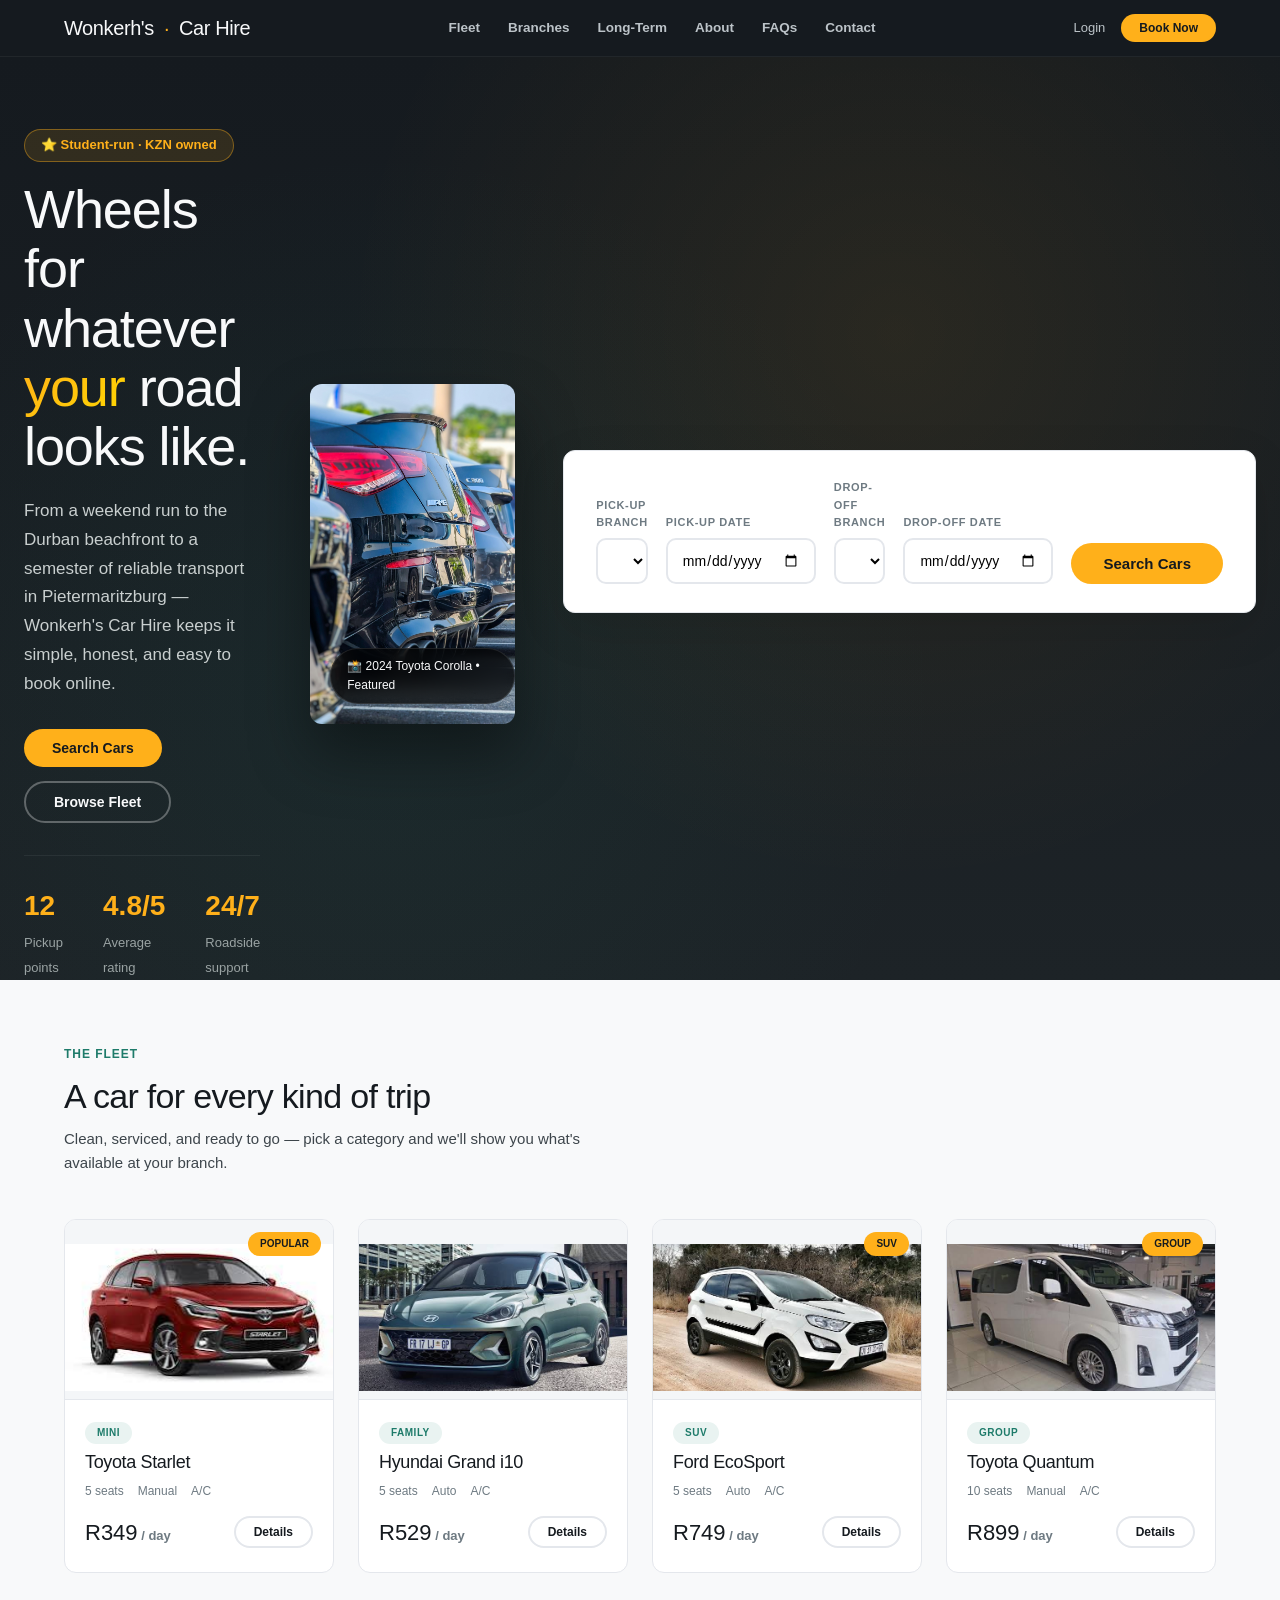
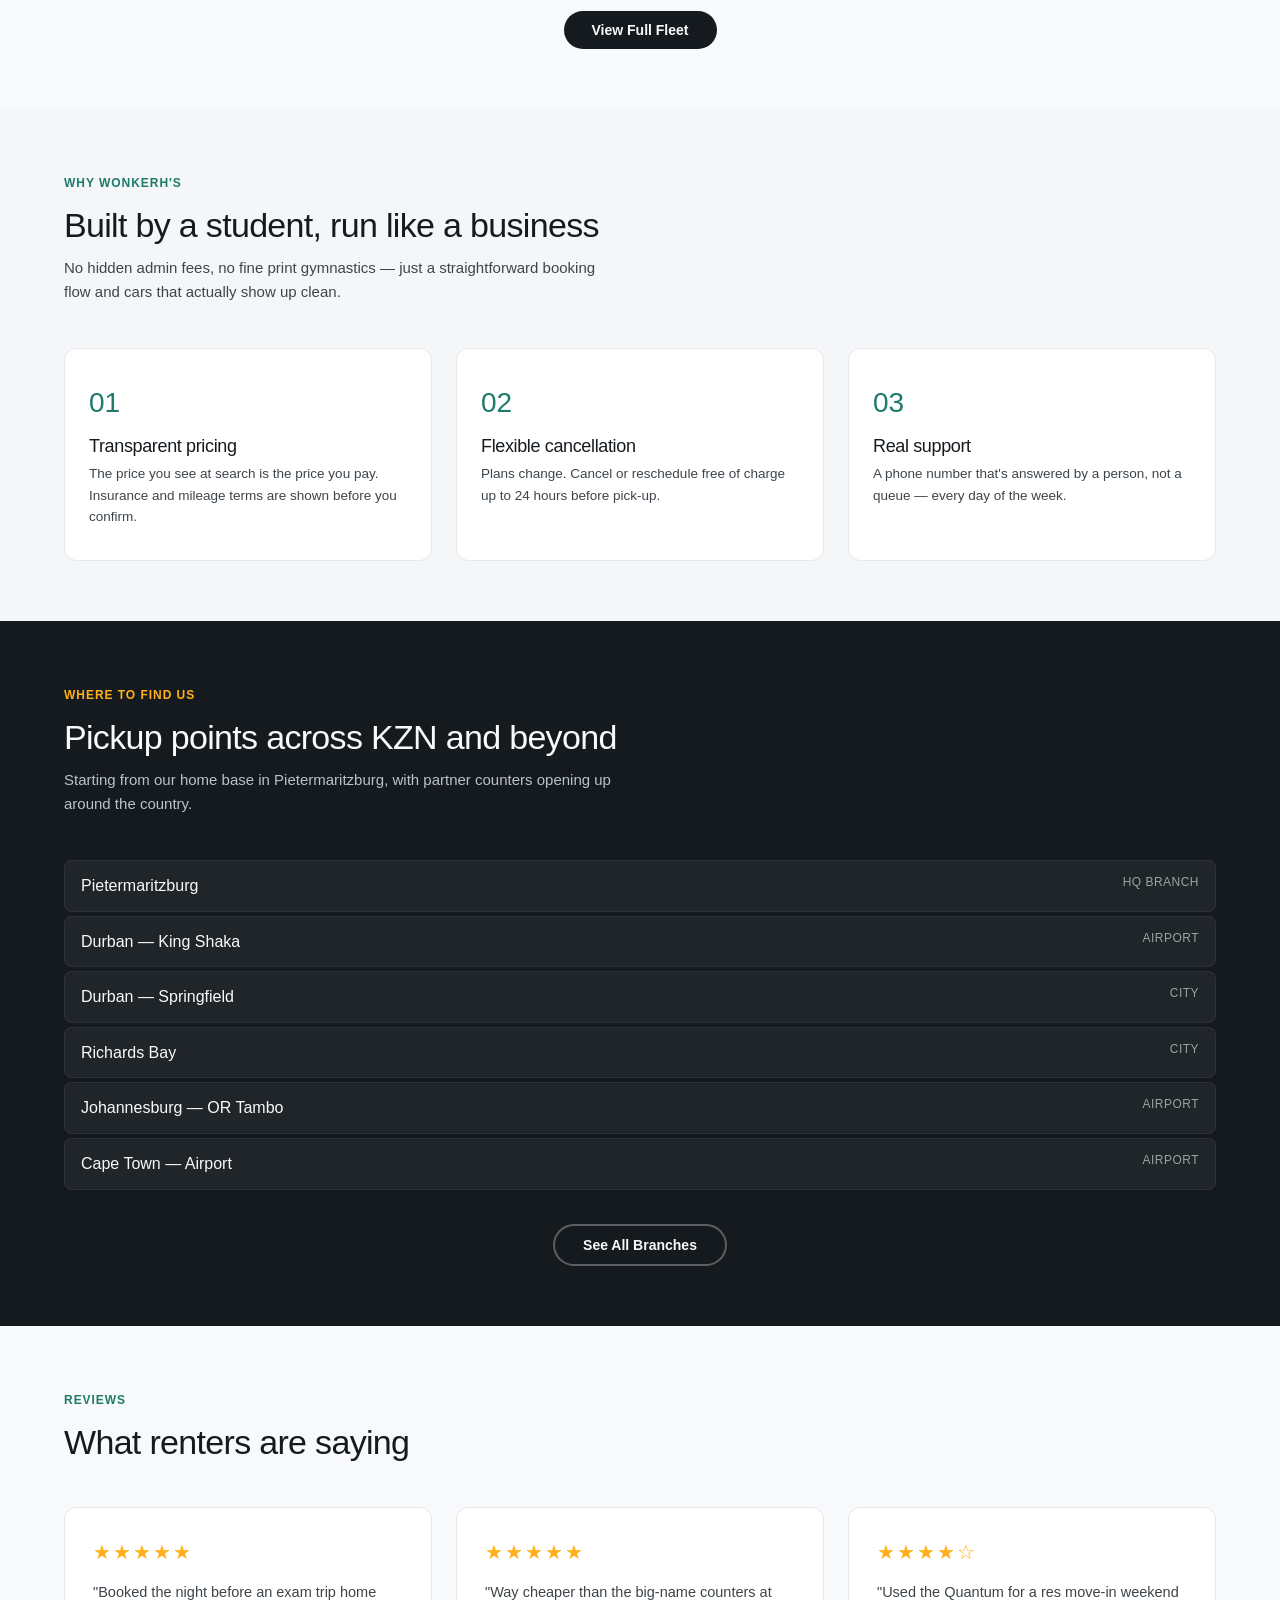
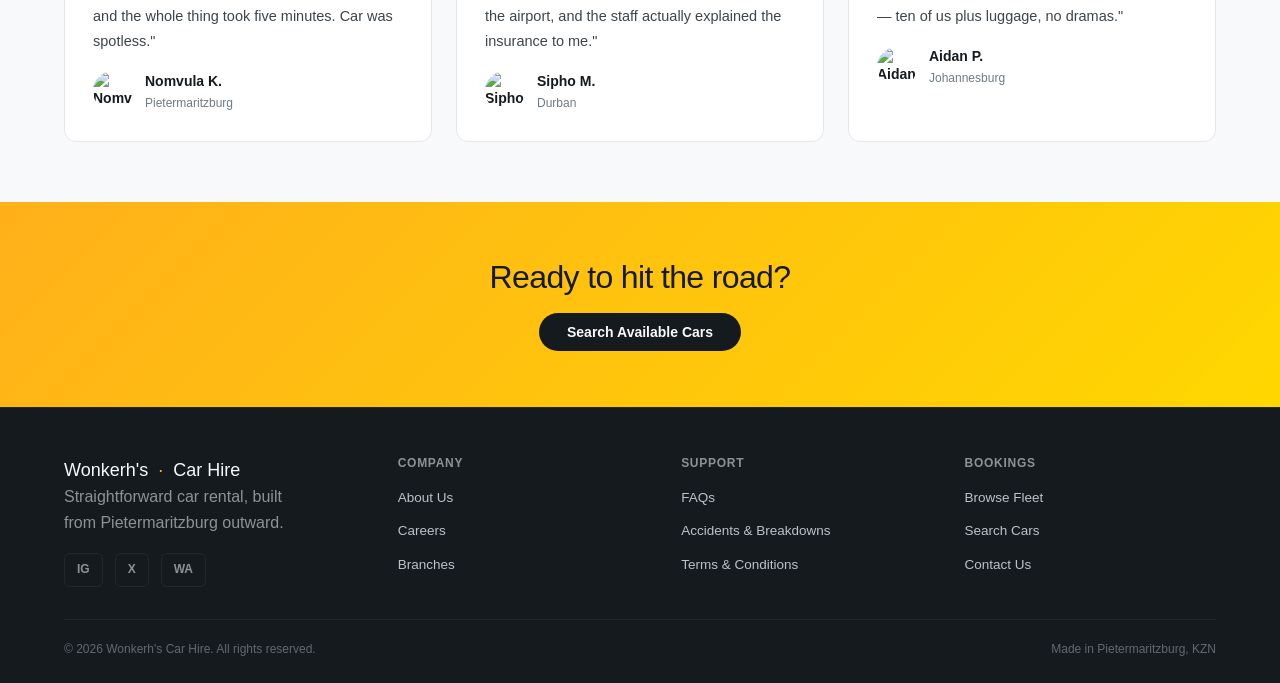
==== index.html @ ad0cbfbf "Initial commit: Wonkerh's Car Hire website - Complete HTML pages for car rental website - Fleet page" ====
<!DOCTYPE html>
<html lang="en">
<head>
<meta charset="UTF-8">
<meta name="viewport" content="width=device-width, initial-scale=1.0">
<title>Wonkerh's Car Hire — Get There, Your Way</title>
<link rel="stylesheet" href="assets/style.css">
<style>
  /* Hero with image background */
  .hero {
    position: relative;
    overflow: hidden;
    background: var(--ink);
    color: var(--paper);
    padding: 72px 0 0;
    min-height: 600px;
    display: flex;
    align-items: center;
  }

  .hero::before {
    content: '';
    position: absolute;
    top: 0;
    right: 0;
    bottom: 0;
    left: 0;
    background: 
      radial-gradient(circle at 70% 30%, rgba(255,176,26,0.08) 0%, transparent 50%),
      radial-gradient(circle at 30% 70%, rgba(30,123,106,0.1) 0%, transparent 50%),
      linear-gradient(180deg, var(--ink) 0%, #1D2327 100%);
  }

  .hero-grid {
    display: grid;
    grid-template-columns: 1fr 1fr;
    gap: 50px;
    align-items: center;
    position: relative;
    z-index: 2;
  }

  .hero-image {
    position: relative;
    border-radius: var(--radius);
    overflow: hidden;
    box-shadow: 0 30px 60px rgba(0,0,0,0.4);
  }

  .hero-image img {
    width: 100%;
    height: 340px;
    object-fit: cover;
    transition: transform 0.5s ease;
  }

  .hero-image:hover img {
    transform: scale(1.03);
  }

  .hero-image .badge {
    position: absolute;
    bottom: 20px;
    left: 20px;
    background: rgba(0,0,0,0.7);
    backdrop-filter: blur(10px);
    padding: 8px 16px;
    border-radius: 999px;
    font-size: 12px;
    color: var(--paper);
    border: 1px solid rgba(255,255,255,0.1);
  }

  .hero h1 {
    font-size: 54px;
    color: var(--paper);
    line-height: 1.1;
  }
  .hero h1 em {
    font-style: normal;
    color: var(--amber);
    background: linear-gradient(135deg, var(--amber), #FFD700);
    -webkit-background-clip: text;
    -webkit-text-fill-color: transparent;
    background-clip: text;
  }

  .hero p.lede {
    max-width: 480px;
    font-size: 17px;
    color: #C9CFCF;
    margin-top: 20px;
    line-height: 1.7;
  }

  .hero-stats {
    display: flex;
    gap: 40px;
    margin-top: 32px;
    padding-top: 28px;
    border-top: 1px solid rgba(255,255,255,0.06);
  }
  .hero-stats div strong {
    display: block;
    font-size: 28px;
    font-family: 'Archivo Black', sans-serif;
    color: var(--amber);
  }
  .hero-stats div span {
    font-size: 13px;
    color: #9AA3A3;
  }

  @media (max-width: 820px) {
    .hero-grid {
      grid-template-columns: 1fr;
    }
    .hero h1 {
      font-size: 38px;
    }
    .hero-image img {
      height: 220px;
    }
  }

  /* Vehicle card images */
  .vehicle-card .thumb {
    position: relative;
    height: 180px;
    overflow: hidden;
    background: #F4F6F8;
  }
  .vehicle-card .thumb img {
    width: 100%;
    height: 100%;
    object-fit: cover;
    transition: transform 0.5s ease;
  }
  .vehicle-card:hover .thumb img {
    transform: scale(1.05);
  }
  .vehicle-card .thumb .tag-badge {
    position: absolute;
    top: 12px;
    right: 12px;
    font-size: 10px;
    font-weight: 800;
    text-transform: uppercase;
    background: var(--amber);
    color: var(--ink);
    padding: 4px 12px;
    border-radius: 999px;
  }

  .search-wrap {
    margin-top: -46px;
    position: relative;
    z-index: 5;
    padding-bottom: 0;
  }
</style>
</head>
<body>

<header class="site">
  <div class="nav-row">
    <a href="index.html" class="logo">
      <img src="images/logo.png" alt="Wonkerh's" style="height:32px; width:auto;" onerror="this.style.display='none'">
      Wonkerh's<span>·</span>Car&nbsp;Hire
    </a>
    <nav class="main-nav">
      <ul>
        <li><a href="vehicles.html">Fleet</a></li>
        <li><a href="branches.html">Branches</a></li>
        <li><a href="long-term.html">Long-Term</a></li>
        <li><a href="about.html">About</a></li>
        <li><a href="faq.html">FAQs</a></li>
        <li><a href="contact.html">Contact</a></li>
      </ul>
    </nav>
    <div class="nav-right">
      <a href="login.html" class="nav-phone">Login</a>
      <a href="results.html" class="btn btn-amber btn-sm">Book Now</a>
      <button class="burger" aria-label="Menu">&#9776;</button>
    </div>
  </div>
  <div class="mobile-panel">
    <ul>
      <li><a href="index.html">Home</a></li>
      <li><a href="vehicles.html">Fleet</a></li>
      <li><a href="branches.html">Branches</a></li>
      <li><a href="long-term.html">Long-Term</a></li>
      <li><a href="about.html">About</a></li>
      <li><a href="faq.html">FAQs</a></li>
      <li><a href="contact.html">Contact</a></li>
      <li><a href="login.html">Login</a></li>
    </ul>
  </div>
</header>

<section class="hero">
  <div class="wrap">
    <div class="hero-grid">
      <div>
        <span class="eyebrow-tag">⭐ Student-run · KZN owned</span>
        <h1>Wheels for whatever<br><em>your</em> road looks like.</h1>
        <p class="lede">From a weekend run to the Durban beachfront to a semester of reliable transport in Pietermaritzburg — Wonkerh's Car Hire keeps it simple, honest, and easy to book online.</p>
        <div style="margin-top:30px; display:flex; gap:14px; flex-wrap:wrap;">
          <a href="#book" class="btn btn-amber">Search Cars</a>
          <a href="vehicles.html" class="btn btn-outline-light">Browse Fleet</a>
        </div>
        <div class="hero-stats">
          <div><strong>12</strong><span>Pickup points</span></div>
          <div><strong>4.8/5</strong><span>Average rating</span></div>
          <div><strong>24/7</strong><span>Roadside support</span></div>
        </div>
      </div>
      <div class="hero-image">
        <img src="images/hero-car.jpg" alt="Wonkerh's Car Hire fleet" loading="lazy" onerror="this.src='data:image/svg+xml,%3Csvg xmlns=%22http://www.w3.org/2000/svg%22 width=%22800%22 height=%22340%22%3E%3Crect fill=%22%23333%22 width=%22800%22 height=%22340%22/%3E%3Ctext x=%22400%22 y=%22170%22 text-anchor=%22middle%22 fill=%22%23FFB01A%22 font-size=%2236%22 font-family=%22sans-serif%22%3E🚗%3C/text%3E%3C/svg%3E'">
        <div class="badge">📸 2024 Toyota Corolla • Featured</div>
      </div>
    </div>
  </div>

  <div class="wrap search-wrap" id="book">
    <div class="search-card">
      <form class="search-card-inner js-search-form">
        <div class="search-field">
          <label for="pickup-branch">Pick-up branch</label>
          <select id="pickup-branch" name="pickup-branch">
            <option>Pietermaritzburg</option>
            <option>Durban — King Shaka</option>
            <option>Durban — Springfield</option>
            <option>Johannesburg — OR Tambo</option>
            <option>Cape Town — Airport</option>
            <option>Richards Bay</option>
          </select>
        </div>
        <div class="search-field">
          <label for="pickup-date">Pick-up date</label>
          <input type="date" id="pickup-date" name="pickup-date">
        </div>
        <div class="search-field">
          <label for="dropoff-branch">Drop-off branch</label>
          <select id="dropoff-branch" name="dropoff-branch">
            <option>Same as pick-up</option>
            <option>Pietermaritzburg</option>
            <option>Durban — King Shaka</option>
            <option>Johannesburg — OR Tambo</option>
            <option>Cape Town — Airport</option>
          </select>
        </div>
        <div class="search-field">
          <label for="dropoff-date">Drop-off date</label>
          <input type="date" id="dropoff-date" name="dropoff-date">
        </div>
        <div class="search-submit">
          <button type="submit">Search Cars</button>
        </div>
      </form>
    </div>
  </div>
  <div style="height:80px;"></div>
</section>

<section id="fleet">
  <div class="wrap">
    <div class="section-head reveal">
      <span class="kicker">The Fleet</span>
      <h2>A car for every kind of trip</h2>
      <p>Clean, serviced, and ready to go — pick a category and we'll show you what's available at your branch.</p>
    </div>
    <div class="fleet-grid reveal">
      <div class="vehicle-card">
        <div class="thumb">
          <img src="images/starlet.jpg" alt="Toyota Starlet" loading="lazy" onerror="this.src='data:image/svg+xml,%3Csvg xmlns=%22http://www.w3.org/2000/svg%22 width=%22400%22 height=%22180%22%3E%3Crect fill=%22%23eee%22 width=%22400%22 height=%22180%22/%3E%3Ctext x=%22200%22 y=%2295%22 text-anchor=%22middle%22 fill=%22%23999%22 font-size=%2236%22 font-family=%22sans-serif%22%3E🚙%3C/text%3E%3C/svg%3E'">
          <span class="tag-badge">Popular</span>
        </div>
        <div class="body">
          <span class="tag">Mini</span>
          <h3>Toyota Starlet</h3>
          <div class="specs"><span>5 seats</span><span>Manual</span><span>A/C</span></div>
          <div class="price-row"><span class="price">R349<small> / day</small></span><a href="vehicle.html" class="btn btn-outline btn-sm">Details</a></div>
        </div>
      </div>
      <div class="vehicle-card">
        <div class="thumb">
          <img src="images/i10.jpg" alt="Hyundai Grand i10" loading="lazy" onerror="this.src='data:image/svg+xml,%3Csvg xmlns=%22http://www.w3.org/2000/svg%22 width=%22400%22 height=%22180%22%3E%3Crect fill=%22%23eee%22 width=%22400%22 height=%22180%22/%3E%3Ctext x=%22200%22 y=%2295%22 text-anchor=%22middle%22 fill=%22%23999%22 font-size=%2236%22 font-family=%22sans-serif%22%3E🚘%3C/text%3E%3C/svg%3E'">
        </div>
        <div class="body">
          <span class="tag">Family</span>
          <h3>Hyundai Grand i10</h3>
          <div class="specs"><span>5 seats</span><span>Auto</span><span>A/C</span></div>
          <div class="price-row"><span class="price">R529<small> / day</small></span><a href="vehicle.html" class="btn btn-outline btn-sm">Details</a></div>
        </div>
      </div>
      <div class="vehicle-card">
        <div class="thumb">
          <img src="images/ecosport.jpg" alt="Ford EcoSport" loading="lazy" onerror="this.src='data:image/svg+xml,%3Csvg xmlns=%22http://www.w3.org/2000/svg%22 width=%22400%22 height=%22180%22%3E%3Crect fill=%22%23eee%22 width=%22400%22 height=%22180%22/%3E%3Ctext x=%22200%22 y=%2295%22 text-anchor=%22middle%22 fill=%22%23999%22 font-size=%2236%22 font-family=%22sans-serif%22%3E🏔️%3C/text%3E%3C/svg%3E'">
          <span class="tag-badge">SUV</span>
        </div>
        <div class="body">
          <span class="tag">SUV</span>
          <h3>Ford EcoSport</h3>
          <div class="specs"><span>5 seats</span><span>Auto</span><span>A/C</span></div>
          <div class="price-row"><span class="price">R749<small> / day</small></span><a href="vehicle.html" class="btn btn-outline btn-sm">Details</a></div>
        </div>
      </div>
      <div class="vehicle-card">
        <div class="thumb">
          <img src="images/quantum.jpg" alt="Toyota Quantum" loading="lazy" onerror="this.src='data:image/svg+xml,%3Csvg xmlns=%22http://www.w3.org/2000/svg%22 width=%22400%22 height=%22180%22%3E%3Crect fill=%22%23eee%22 width=%22400%22 height=%22180%22/%3E%3Ctext x=%22200%22 y=%2295%22 text-anchor=%22middle%22 fill=%22%23999%22 font-size=%2236%22 font-family=%22sans-serif%22%3E🚐%3C/text%3E%3C/svg%3E'">
          <span class="tag-badge">Group</span>
        </div>
        <div class="body">
          <span class="tag">Group</span>
          <h3>Toyota Quantum</h3>
          <div class="specs"><span>10 seats</span><span>Manual</span><span>A/C</span></div>
          <div class="price-row"><span class="price">R899<small> / day</small></span><a href="vehicle.html" class="btn btn-outline btn-sm">Details</a></div>
        </div>
      </div>
    </div>
    <div style="text-align:center; margin-top:38px;">
      <a href="vehicles.html" class="btn btn-dark">View Full Fleet</a>
    </div>
  </div>
</section>

<section class="section-alt" id="why">
  <div class="wrap">
    <div class="section-head reveal">
      <span class="kicker">Why Wonkerh's</span>
      <h2>Built by a student, run like a business</h2>
      <p>No hidden admin fees, no fine print gymnastics — just a straightforward booking flow and cars that actually show up clean.</p>
    </div>
    <div class="why-grid reveal">
      <div class="why-cell">
        <span class="num">01</span>
        <h3>Transparent pricing</h3>
        <p>The price you see at search is the price you pay. Insurance and mileage terms are shown before you confirm.</p>
      </div>
      <div class="why-cell">
        <span class="num">02</span>
        <h3>Flexible cancellation</h3>
        <p>Plans change. Cancel or reschedule free of charge up to 24 hours before pick-up.</p>
      </div>
      <div class="why-cell">
        <span class="num">03</span>
        <h3>Real support</h3>
        <p>A phone number that's answered by a person, not a queue — every day of the week.</p>
      </div>
    </div>
  </div>
</section>

<section class="section-dark" id="branches">
  <div class="wrap">
    <div class="section-head reveal">
      <span class="kicker">Where To Find Us</span>
      <h2>Pickup points across KZN and beyond</h2>
      <p>Starting from our home base in Pietermaritzburg, with partner counters opening up around the country.</p>
    </div>
    <div class="branch-list reveal">
      <a class="branch-item" href="branches.html"><span>Pietermaritzburg</span><span class="city">HQ Branch</span></a>
      <a class="branch-item" href="branches.html"><span>Durban — King Shaka</span><span class="city">Airport</span></a>
      <a class="branch-item" href="branches.html"><span>Durban — Springfield</span><span class="city">City</span></a>
      <a class="branch-item" href="branches.html"><span>Richards Bay</span><span class="city">City</span></a>
      <a class="branch-item" href="branches.html"><span>Johannesburg — OR Tambo</span><span class="city">Airport</span></a>
      <a class="branch-item" href="branches.html"><span>Cape Town — Airport</span><span class="city">Airport</span></a>
    </div>
    <div style="text-align:center; margin-top:34px;">
      <a href="branches.html" class="btn btn-outline-light">See All Branches</a>
    </div>
  </div>
</section>

<section>
  <div class="wrap">
    <div class="section-head reveal">
      <span class="kicker">Reviews</span>
      <h2>What renters are saying</h2>
    </div>
    <div class="testi-grid reveal">
      <div class="testi-card">
        <div class="stars">★★★★★</div>
        <p>"Booked the night before an exam trip home and the whole thing took five minutes. Car was spotless."</p>
        <div class="who">
          <img src="https://i.pravatar.cc/40?img=1" alt="Nomvula K.">
          <div>
            Nomvula K.
            <span>Pietermaritzburg</span>
          </div>
        </div>
      </div>
      <div class="testi-card">
        <div class="stars">★★★★★</div>
        <p>"Way cheaper than the big-name counters at the airport, and the staff actually explained the insurance to me."</p>
        <div class="who">
          <img src="https://i.pravatar.cc/40?img=2" alt="Sipho M.">
          <div>
            Sipho M.
            <span>Durban</span>
          </div>
        </div>
      </div>
      <div class="testi-card">
        <div class="stars">★★★★☆</div>
        <p>"Used the Quantum for a res move-in weekend — ten of us plus luggage, no dramas."</p>
        <div class="who">
          <img src="https://i.pravatar.cc/40?img=3" alt="Aidan P.">
          <div>
            Aidan P.
            <span>Johannesburg</span>
          </div>
        </div>
      </div>
    </div>
  </div>
</section>

<div class="cta-banner">
  <div class="wrap">
    <h2>Ready to hit the road?</h2>
    <a href="#book" class="btn btn-dark">Search Available Cars</a>
  </div>
</div>

<footer class="site">
  <div class="wrap">
    <div class="footer-grid">
      <div>
        <div class="footer-logo">
          <img src="images/logo.png" alt="Wonkerh's" style="height:28px; width:auto;" onerror="this.style.display='none'">
          Wonkerh's<span>·</span>Car&nbsp;Hire
        </div>
        <p style="max-width:220px; color:#8B9494;">Straightforward car rental, built from Pietermaritzburg outward.</p>
        <div class="social-row" style="margin-top:18px;">
          <a href="#" aria-label="Instagram">IG</a>
          <a href="#" aria-label="X">X</a>
          <a href="#" aria-label="WhatsApp">WA</a>
        </div>
      </div>
      <div>
        <h4>Company</h4>
        <ul>
          <li><a href="about.html">About Us</a></li>
          <li><a href="about.html#careers">Careers</a></li>
          <li><a href="branches.html">Branches</a></li>
        </ul>
      </div>
      <div>
        <h4>Support</h4>
        <ul>
          <li><a href="faq.html">FAQs</a></li>
          <li><a href="faq.html#accidents">Accidents &amp; Breakdowns</a></li>
          <li><a href="faq.html#terms">Terms &amp; Conditions</a></li>
        </ul>
      </div>
      <div>
        <h4>Bookings</h4>
        <ul>
          <li><a href="vehicles.html">Browse Fleet</a></li>
          <li><a href="results.html">Search Cars</a></li>
          <li><a href="contact.html">Contact Us</a></li>
        </ul>
      </div>
    </div>
    <div class="foot-bottom">
      <span>© 2026 Wonkerh's Car Hire. All rights reserved.</span>
      <span>Made in Pietermaritzburg, KZN</span>
    </div>
  </div>
</footer>

<script src="assets/script.js"></script>
</body>
</html>
---- assets/style.css ----
/* ============================================================
   CSS — Wonkerh's Car Hire
   Fonts: Inter + Archivo Black (loaded in HTML)
   ============================================================ */

/* ---------- reset & base ---------- */
* {
  margin: 0;
  padding: 0;
  box-sizing: border-box;
}

:root {
  --ink: #151A1F;
  --ink-soft: #3D454B;
  --ink-faint: #6E7A82;
  --paper: #F8F9FA;
  --paper-line: #E4E7EC;
  --amber: #FFB01A;
  --amber-hover: #E69A0C;
  --route: #1E7B6A;
  --route-dark: #0F5346;
  --radius: 12px;
  --shadow-card: 0 12px 28px rgba(0,0,0,0.05);
  --transition: 0.2s ease-in-out;
}

html {
  scroll-behavior: smooth;
}

body {
  font-family: 'Inter', -apple-system, BlinkMacSystemFont, sans-serif;
  background: var(--paper);
  color: var(--ink);
  line-height: 1.55;
  -webkit-font-smoothing: antialiased;
}

img { max-width: 100%; display: block; }
a { text-decoration: none; color: inherit; }
ul { list-style: none; }

.wrap {
  max-width: 1200px;
  margin: 0 auto;
  padding: 0 24px;
}
.wrap-narrow {
  max-width: 800px;
  margin: 0 auto;
  padding: 0 24px;
}

/* ---------- typography ---------- */
h1, h2, h3, h4 {
  font-family: 'Archivo Black', 'Inter', sans-serif;
  font-weight: 400;
  letter-spacing: -0.02em;
  line-height: 1.2;
}

.kicker {
  display: inline-block;
  font-size: 12px;
  font-weight: 800;
  text-transform: uppercase;
  letter-spacing: 0.08em;
  color: var(--route);
  margin-bottom: 12px;
}

.section-head {
  margin-bottom: 44px;
}
.section-head h2 {
  font-size: 34px;
  margin-bottom: 10px;
}
.section-head p {
  color: var(--ink-soft);
  max-width: 560px;
  font-size: 15px;
}

/* ---------- buttons ---------- */
.btn {
  display: inline-block;
  font-size: 14px;
  font-weight: 700;
  padding: 10px 22px;
  border-radius: 999px;
  border: 0;
  cursor: pointer;
  transition: background var(--transition), color var(--transition), box-shadow var(--transition);
  text-align: center;
  line-height: 1;
}
.btn-sm {
  font-size: 12px;
  padding: 7px 16px;
}
.btn-block {
  display: block;
  width: 100%;
}

.btn-amber {
  background: var(--amber);
  color: var(--ink);
}
.btn-amber:hover {
  background: var(--amber-hover);
  box-shadow: 0 4px 12px rgba(255,176,26,0.35);
}

.btn-dark {
  background: var(--ink);
  color: var(--paper);
}
.btn-dark:hover {
  background: #1F282F;
}

.btn-outline {
  background: transparent;
  color: var(--ink);
  border: 1.5px solid var(--paper-line);
}
.btn-outline:hover {
  background: var(--paper-line);
}

.btn-outline-light {
  background: transparent;
  color: var(--paper);
  border: 1.5px solid rgba(255,255,255,0.3);
}
.btn-outline-light:hover {
  background: rgba(255,255,255,0.08);
}

/* ---------- header ---------- */
header.site {
  background: var(--ink);
  color: var(--paper);
  padding: 10px 0;
  border-bottom: 1px solid rgba(255,255,255,0.05);
  position: sticky;
  top: 0;
  z-index: 100;
}

.nav-row {
  display: flex;
  align-items: center;
  justify-content: space-between;
  flex-wrap: wrap;
  gap: 12px 16px;
  max-width: 1200px;
  margin: 0 auto;
  padding: 0 24px;
}

.logo {
  font-family: 'Archivo Black', sans-serif;
  font-size: 18px;
  letter-spacing: -0.02em;
  color: var(--paper);
}
.logo span {
  color: var(--amber);
  margin: 0 2px;
}

.main-nav ul {
  display: flex;
  gap: 22px;
  font-size: 13.5px;
  font-weight: 600;
}
.main-nav a {
  color: #BCC3C8;
  transition: color var(--transition);
}
.main-nav a:hover,
.main-nav a.active {
  color: var(--paper);
}
.main-nav a.active {
  border-bottom: 2px solid var(--amber);
  padding-bottom: 4px;
}

.nav-right {
  display: flex;
  align-items: center;
  gap: 16px;
}
.nav-phone {
  font-size: 13px;
  color: #BCC3C8;
}

.burger {
  background: none;
  border: 0;
  color: var(--paper);
  font-size: 26px;
  line-height: 1;
  cursor: pointer;
  display: none;
}

.mobile-panel {
  display: none;
  background: var(--ink);
  padding: 16px 24px 24px;
  border-top: 1px solid rgba(255,255,255,0.05);
}
.mobile-panel ul {
  display: flex;
  flex-direction: column;
  gap: 14px;
  font-size: 15px;
}
.mobile-panel a {
  color: #BCC3C8;
}

@media (max-width: 900px) {
  .main-nav { display: none; }
  .burger { display: block; }
  .mobile-panel.open { display: block; }
  .nav-right .nav-phone { display: none; }
}

/* ---------- page head ---------- */
.page-head {
  background: var(--ink);
  color: var(--paper);
  padding: 56px 0 48px;
  position: relative;
}
.page-head h1 {
  font-size: 40px;
  max-width: 720px;
}
.page-head p {
  color: #C9CFCF;
  font-size: 16px;
  max-width: 580px;
  margin-top: 12px;
}
.breadcrumb {
  font-size: 12px;
  color: #8B9494;
  margin-bottom: 16px;
}
.breadcrumb a {
  color: var(--amber);
}
.breadcrumb a:hover {
  text-decoration: underline;
}
.route-strip {
  height: 6px;
  background: repeating-linear-gradient(90deg, var(--amber) 0 46px, transparent 46px 78px);
  opacity: 0.7;
  margin-top: 32px;
}

/* ---------- search card ---------- */
.search-wrap {
  margin-top: -46px;
  position: relative;
  z-index: 5;
}
.search-card {
  background: #fff;
  border-radius: var(--radius);
  box-shadow: 0 16px 40px rgba(0,0,0,0.08);
  padding: 24px 28px;
  border: 1px solid var(--paper-line);
}
.search-card-inner {
  display: grid;
  grid-template-columns: 1fr 1fr 1fr 1fr auto;
  gap: 18px;
  align-items: end;
}
.search-field label {
  display: block;
  font-size: 11px;
  font-weight: 800;
  text-transform: uppercase;
  letter-spacing: 0.04em;
  color: var(--ink-faint);
  margin-bottom: 5px;
}
.search-field select,
.search-field input {
  width: 100%;
  padding: 10px 12px;
  border: 1px solid var(--paper-line);
  border-radius: 10px;
  font-size: 14px;
  background: #fff;
  font-family: 'Inter', sans-serif;
}
.search-submit button {
  background: var(--amber);
  border: 0;
  border-radius: 999px;
  font-weight: 700;
  font-size: 14px;
  padding: 10px 28px;
  cursor: pointer;
  color: var(--ink);
  transition: background var(--transition);
  white-space: nowrap;
}
.search-submit button:hover {
  background: var(--amber-hover);
}

@media (max-width: 820px) {
  .search-card-inner {
    grid-template-columns: 1fr 1fr;
  }
  .search-submit {
    grid-column: 1 / -1;
  }
}
@media (max-width: 480px) {
  .search-card-inner {
    grid-template-columns: 1fr;
  }
}

/* ---------- fleet grid / vehicle cards ---------- */
.fleet-grid {
  display: grid;
  grid-template-columns: repeat(4, 1fr);
  gap: 24px;
}
.fleet-grid.cols-3 {
  grid-template-columns: repeat(3, 1fr);
}

.vehicle-card {
  background: #fff;
  border: 1px solid var(--paper-line);
  border-radius: var(--radius);
  overflow: hidden;
  transition: transform var(--transition), box-shadow var(--transition);
}
.vehicle-card:hover {
  transform: translateY(-4px);
  box-shadow: var(--shadow-card);
}
.vehicle-card .thumb {
  font-size: 56px;
  text-align: center;
  padding: 24px 0 8px;
  background: #F4F6F8;
  border-bottom: 1px solid var(--paper-line);
}
.vehicle-card .body {
  padding: 16px 18px 20px;
}
.vehicle-card .tag {
  font-size: 10px;
  font-weight: 800;
  text-transform: uppercase;
  letter-spacing: 0.05em;
  color: var(--route);
  background: #E9F3F1;
  padding: 2px 10px;
  border-radius: 999px;
  display: inline-block;
  margin-bottom: 8px;
}
.vehicle-card h3 {
  font-size: 17px;
  margin-bottom: 4px;
}
.vehicle-card .specs {
  display: flex;
  gap: 12px;
  font-size: 12px;
  color: var(--ink-faint);
  margin: 8px 0 14px;
}
.vehicle-card .specs span {
  display: flex;
  align-items: center;
  gap: 4px;
}
.vehicle-card .price-row {
  display: flex;
  align-items: center;
  justify-content: space-between;
}
.vehicle-card .price {
  font-family: 'Archivo Black', sans-serif;
  font-size: 20px;
}
.vehicle-card .price small {
  font-family: 'Inter', sans-serif;
  font-size: 12px;
  font-weight: 600;
  color: var(--ink-faint);
}

@media (max-width: 1000px) {
  .fleet-grid { grid-template-columns: repeat(3,1fr); }
}
@media (max-width: 700px) {
  .fleet-grid { grid-template-columns: 1fr 1fr; }
  .fleet-grid.cols-3 { grid-template-columns: 1fr 1fr; }
}
@media (max-width: 420px) {
  .fleet-grid { grid-template-columns: 1fr; }
}

/* ---------- filter chips ---------- */
.filter-row {
  display: flex;
  flex-wrap: wrap;
  gap: 10px;
  margin-bottom: 32px;
}
.filter-chip {
  background: transparent;
  border: 1.5px solid var(--paper-line);
  border-radius: 999px;
  padding: 6px 18px;
  font-size: 13px;
  font-weight: 600;
  cursor: pointer;
  transition: var(--transition);
  color: var(--ink-soft);
}
.filter-chip.active,
.filter-chip:hover {
  background: var(--ink);
  color: var(--paper);
  border-color: var(--ink);
}

/* ---------- results layout ---------- */
.results-layout {
  display: grid;
  grid-template-columns: 220px 1fr;
  gap: 36px;
}
.results-sidebar h4 {
  font-size: 12px;
  font-weight: 800;
  text-transform: uppercase;
  letter-spacing: 0.06em;
  color: var(--ink-faint);
  margin-bottom: 12px;
}
.check-row {
  display: flex;
  align-items: center;
  gap: 8px;
  font-size: 13.5px;
  color: var(--ink-soft);
  margin-bottom: 8px;
  cursor: pointer;
}
.results-count {
  font-size: 14px;
  color: var(--ink-soft);
  margin-bottom: 20px;
}

@media (max-width: 780px) {
  .results-layout {
    grid-template-columns: 1fr;
  }
}

/* ---------- about timeline ---------- */
.timeline {
  display: flex;
  flex-direction: column;
  gap: 24px;
}
.timeline-item {
  border-left: 3px solid var(--amber);
  padding-left: 20px;
}
.timeline-item .yr {
  font-family: 'Archivo Black', sans-serif;
  font-size: 14px;
  color: var(--route);
}
.timeline-item h3 {
  font-size: 16px;
  margin: 2px 0 4px;
}
.timeline-item p {
  font-size: 13.5px;
  color: var(--ink-soft);
}

/* ---------- values / why grid ---------- */
.values-grid,
.why-grid {
  display: grid;
  grid-template-columns: repeat(4,1fr);
  gap: 24px;
}
.value-card,
.why-cell {
  background: #fff;
  padding: 28px 20px;
  border-radius: var(--radius);
  border: 1px solid var(--paper-line);
}
.value-card .glyph {
  font-size: 32px;
  margin-bottom: 12px;
}
.value-card h3 {
  font-size: 17px;
  margin-bottom: 6px;
}
.value-card p {
  font-size: 13.5px;
  color: var(--ink-soft);
}

.why-cell .num {
  font-family: 'Archivo Black', sans-serif;
  font-size: 24px;
  color: var(--route);
  display: block;
  margin-bottom: 8px;
}
.why-cell h3 {
  font-size: 17px;
  margin-bottom: 4px;
}
.why-cell p {
  font-size: 13.5px;
  color: var(--ink-soft);
}

@media (max-width: 780px) {
  .values-grid { grid-template-columns: 1fr 1fr; }
  .why-grid { grid-template-columns: 1fr; }
}
@media (max-width: 480px) {
  .values-grid { grid-template-columns: 1fr; }
}

/* ---------- branch cards ---------- */
.branch-card-light {
  background: #fff;
  border: 1px solid var(--paper-line);
  border-radius: var(--radius);
  padding: 18px 20px;
}
.branch-card-light .province {
  font-size: 10px;
  font-weight: 800;
  text-transform: uppercase;
  color: var(--route);
  letter-spacing: 0.04em;
}
.branch-card-light h3 {
  font-size: 17px;
  margin: 2px 0 10px;
}
.branch-card-light dl {
  display: grid;
  grid-template-columns: 70px 1fr;
  gap: 4px 6px;
  font-size: 13px;
}
.branch-card-light dt {
  color: var(--ink-faint);
  font-weight: 600;
}
.branch-card-light dd {
  color: var(--ink-soft);
}

.branch-list {
  display: flex;
  flex-direction: column;
  gap: 4px;
}
.branch-item {
  display: flex;
  justify-content: space-between;
  padding: 12px 16px;
  border-radius: 8px;
  background: rgba(255,255,255,0.05);
  border: 1px solid rgba(255,255,255,0.06);
  transition: background var(--transition);
  font-weight: 500;
}
.branch-item:hover {
  background: rgba(255,255,255,0.10);
}
.branch-item .city {
  font-weight: 400;
  font-size: 12px;
  color: #9AA3A3;
  text-transform: uppercase;
  letter-spacing: 0.04em;
}

/* ---------- info cards ---------- */
.info-card {
  background: var(--ink);
  color: var(--paper);
  border-radius: var(--radius);
  padding: 24px;
}
.info-card h3 {
  font-size: 15px;
  margin-bottom: 14px;
  font-family: 'Inter', sans-serif;
  font-weight: 800;
}
.info-row {
  display: flex;
  gap: 10px;
  font-size: 13.5px;
  color: #C9CFCF;
  margin-bottom: 8px;
}
.info-row .ico {
  width: 24px;
  flex-shrink: 0;
}

/* ---------- accordion ---------- */
.accordion {
  display: flex;
  flex-direction: column;
  gap: 6px;
  border-top: 1px solid var(--paper-line);
  padding-top: 12px;
}
.acc-item {
  border-bottom: 1px solid var(--paper-line);
}
.acc-q {
  background: none;
  border: 0;
  width: 100%;
  text-align: left;
  font-weight: 700;
  font-size: 15px;
  padding: 14px 0;
  cursor: pointer;
  display: flex;
  justify-content: space-between;
  align-items: center;
  font-family: 'Inter', sans-serif;
  color: var(--ink);
}
.acc-q .plus {
  font-size: 22px;
  font-weight: 300;
  color: var(--ink-faint);
}
.acc-a {
  display: none;
  padding-bottom: 16px;
}
.acc-item.open .acc-a {
  display: block;
}
.acc-item.open .plus {
  transform: rotate(45deg);
}
.acc-a-in {
  color: var(--ink-soft);
  font-size: 14px;
  max-width: 640px;
}

/* ---------- forms ---------- */
.form-grid {
  display: grid;
  grid-template-columns: 1fr 1fr;
  gap: 16px 20px;
}
.form-field.full {
  grid-column: 1 / -1;
}
.form-field label {
  display: block;
  font-size: 12px;
  font-weight: 800;
  text-transform: uppercase;
  letter-spacing: 0.04em;
  color: var(--ink-faint);
  margin-bottom: 4px;
}
.form-field input,
.form-field select,
.form-field textarea {
  width: 100%;
  padding: 10px 12px;
  border: 1px solid var(--paper-line);
  border-radius: 10px;
  font-size: 14px;
  font-family: 'Inter', sans-serif;
  background: #fff;
}
.form-field textarea {
  resize: vertical;
  min-height: 80px;
}
.form-success {
  display: none;
  background: #E9F3F1;
  color: var(--route);
  padding: 12px 16px;
  border-radius: 10px;
  font-size: 13.5px;
  margin-top: 12px;
}
.form-success.show {
  display: block;
}

@media (max-width: 600px) {
  .form-grid {
    grid-template-columns: 1fr;
  }
}

/* ---------- vehicle detail ---------- */
.detail-grid {
  display: grid;
  grid-template-columns: 1.3fr 0.7fr;
  gap: 44px;
}
.gallery-main {
  background: #F4F6F8;
  border-radius: var(--radius);
  font-size: 120px;
  text-align: center;
  padding: 48px 0;
  border: 1px solid var(--paper-line);
}
.gallery-thumbs {
  display: flex;
  gap: 12px;
  margin-top: 12px;
}
.gallery-thumbs div {
  background: #F4F6F8;
  border-radius: 8px;
  padding: 12px 0;
  flex: 1;
  text-align: center;
  font-size: 28px;
  border: 1px solid var(--paper-line);
  cursor: default;
}

.spec-table {
  width: 100%;
  border-collapse: collapse;
  font-size: 14px;
}
.spec-table td {
  padding: 8px 0;
  border-bottom: 1px solid var(--paper-line);
}
.spec-table td:first-child {
  color: var(--ink-faint);
  font-weight: 600;
  width: 140px;
}

.book-panel {
  background: #fff;
  border: 1px solid var(--paper-line);
  border-radius: var(--radius);
  padding: 28px;
  box-shadow: var(--shadow-card);
}
.price-big {
  font-family: 'Archivo Black', sans-serif;
  font-size: 40px;
}
.price-big span {
  font-size: 16px;
  font-weight: 600;
  color: var(--ink-faint);
}
.includes li {
  font-size: 13px;
  color: var(--ink-soft);
  padding: 6px 0 6px 28px;
  background: url('data:image/svg+xml;utf8,<svg xmlns="http://www.w3.org/2000/svg" width="16" height="16" viewBox="0 0 24 24" fill="none" stroke="%231E7B6A" stroke-width="3" stroke-linecap="round" stroke-linejoin="round"><polyline points="20 6 9 17 4 12"/></svg>') left center no-repeat;
  background-size: 16px;
}

@media (max-width: 820px) {
  .detail-grid {
    grid-template-columns: 1fr;
  }
}

/* ---------- testi ---------- */
.testi-grid {
  display: grid;
  grid-template-columns: repeat(3,1fr);
  gap: 24px;
}
.testi-card {
  background: #fff;
  border: 1px solid var(--paper-line);
  border-radius: var(--radius);
  padding: 24px;
}
.testi-card .stars {
  color: var(--amber);
  font-size: 18px;
  letter-spacing: 2px;
  margin-bottom: 10px;
}
.testi-card p {
  font-size: 14.5px;
  color: var(--ink-soft);
  margin-bottom: 16px;
}
.testi-card .who {
  font-weight: 700;
  font-size: 14px;
}
.testi-card .who span {
  font-weight: 400;
  font-size: 12px;
  color: var(--ink-faint);
  display: block;
  margin-top: 2px;
}
@media (max-width: 700px) {
  .testi-grid { grid-template-columns: 1fr; }
}

/* ---------- CTA banner ---------- */
.cta-banner {
  background: var(--amber);
  color: var(--ink);
  padding: 48px 0;
  text-align: center;
}
.cta-banner h2 {
  font-size: 28px;
  margin-bottom: 16px;
}
.cta-banner .btn-dark {
  background: var(--ink);
  color: var(--paper);
}
.cta-banner .btn-dark:hover {
  background: #1F282F;
}

/* ---------- sections ---------- */
.section-alt {
  background: #F4F6F8;
  padding: 60px 0;
}
.section-dark {
  background: var(--ink);
  color: var(--paper);
  padding: 60px 0;
}
.section-dark .section-head p {
  color: #BCC3C8;
}
.section-dark .kicker {
  color: var(--amber);
}
section {
  padding: 60px 0;
}

/* ---------- footer ---------- */
footer.site {
  background: var(--ink);
  color: var(--paper);
  padding: 48px 0 24px;
  border-top: 1px solid rgba(255,255,255,0.05);
}
.footer-grid {
  display: grid;
  grid-template-columns: 1.2fr 1fr 1fr 1fr;
  gap: 32px;
  padding-bottom: 32px;
  border-bottom: 1px solid rgba(255,255,255,0.06);
}
.footer-logo {
  font-family: 'Archivo Black', sans-serif;
  font-size: 17px;
}
.footer-logo span {
  color: var(--amber);
  margin: 0 2px;
}
footer h4 {
  font-family: 'Inter', sans-serif;
  font-weight: 800;
  font-size: 12px;
  text-transform: uppercase;
  letter-spacing: 0.06em;
  color: #8B9494;
  margin-bottom: 14px;
}
footer ul {
  display: flex;
  flex-direction: column;
  gap: 8px;
}
footer ul a {
  font-size: 13.5px;
  color: #BCC3C8;
  transition: color var(--transition);
}
footer ul a:hover {
  color: var(--paper);
}
.social-row {
  display: flex;
  gap: 12px;
}
.social-row a {
  font-weight: 700;
  font-size: 12px;
  color: #8B9494;
  transition: color var(--transition);
}
.social-row a:hover {
  color: var(--paper);
}
.foot-bottom {
  display: flex;
  justify-content: space-between;
  font-size: 12px;
  color: #5E6A72;
  padding-top: 20px;
}

@media (max-width: 780px) {
  .footer-grid {
    grid-template-columns: 1fr 1fr;
  }
}
@media (max-width: 480px) {
  .footer-grid {
    grid-template-columns: 1fr;
  }
  .foot-bottom {
    flex-direction: column;
    gap: 4px;
  }
}

/* ---------- utilities ---------- */
.reveal {
  opacity: 0;
  transform: translateY(24px);
  transition: opacity 0.5s ease, transform 0.5s ease;
}
.reveal.visible {
  opacity: 1;
  transform: translateY(0);
}

.badge-amber {
  background: var(--amber);
  color: var(--ink);
  padding: 2px 12px;
  border-radius: 999px;
  font-size: 11px;
  font-weight: 800;
  text-transform: uppercase;
}

/* ============================================================
   CSS — Wonkerh's Car Hire (Enhanced with Images)
   ============================================================ */

* {
  margin: 0;
  padding: 0;
  box-sizing: border-box;
}

:root {
  --ink: #151A1F;
  --ink-soft: #3D454B;
  --ink-faint: #6E7A82;
  --paper: #F8F9FA;
  --paper-line: #E4E7EC;
  --amber: #FFB01A;
  --amber-hover: #E69A0C;
  --route: #1E7B6A;
  --route-dark: #0F5346;
  --radius: 12px;
  --shadow-card: 0 12px 28px rgba(0,0,0,0.08);
  --transition: 0.3s ease-in-out;
  --shadow-hover: 0 20px 40px rgba(0,0,0,0.12);
}

html {
  scroll-behavior: smooth;
}

body {
  font-family: 'Inter', -apple-system, BlinkMacSystemFont, sans-serif;
  background: var(--paper);
  color: var(--ink);
  line-height: 1.6;
  -webkit-font-smoothing: antialiased;
}

img { max-width: 100%; display: block; }
a { text-decoration: none; color: inherit; }
ul { list-style: none; }

.wrap {
  max-width: 1200px;
  margin: 0 auto;
  padding: 0 24px;
}
.wrap-narrow {
  max-width: 800px;
  margin: 0 auto;
  padding: 0 24px;
}

/* ---------- typography ---------- */
h1, h2, h3, h4 {
  font-family: 'Archivo Black', 'Inter', sans-serif;
  font-weight: 400;
  letter-spacing: -0.02em;
  line-height: 1.2;
}

.kicker {
  display: inline-block;
  font-size: 12px;
  font-weight: 800;
  text-transform: uppercase;
  letter-spacing: 0.08em;
  color: var(--route);
  margin-bottom: 12px;
}

.section-head {
  margin-bottom: 44px;
}
.section-head h2 {
  font-size: 34px;
  margin-bottom: 10px;
}
.section-head p {
  color: var(--ink-soft);
  max-width: 560px;
  font-size: 15px;
}

/* ---------- buttons ---------- */
.btn {
  display: inline-block;
  font-size: 14px;
  font-weight: 700;
  padding: 12px 28px;
  border-radius: 999px;
  border: 0;
  cursor: pointer;
  transition: all var(--transition);
  text-align: center;
  line-height: 1;
}
.btn-sm {
  font-size: 12px;
  padding: 8px 18px;
}
.btn-block {
  display: block;
  width: 100%;
}

.btn-amber {
  background: var(--amber);
  color: var(--ink);
}
.btn-amber:hover {
  background: var(--amber-hover);
  transform: translateY(-2px);
  box-shadow: 0 8px 20px rgba(255,176,26,0.35);
}

.btn-dark {
  background: var(--ink);
  color: var(--paper);
}
.btn-dark:hover {
  background: #1F282F;
  transform: translateY(-2px);
  box-shadow: 0 8px 20px rgba(0,0,0,0.2);
}

.btn-outline {
  background: transparent;
  color: var(--ink);
  border: 2px solid var(--paper-line);
}
.btn-outline:hover {
  background: var(--paper-line);
  transform: translateY(-2px);
}

.btn-outline-light {
  background: transparent;
  color: var(--paper);
  border: 2px solid rgba(255,255,255,0.3);
}
.btn-outline-light:hover {
  background: rgba(255,255,255,0.1);
  transform: translateY(-2px);
}

/* ---------- header ---------- */
header.site {
  background: var(--ink);
  color: var(--paper);
  padding: 12px 0;
  border-bottom: 1px solid rgba(255,255,255,0.05);
  position: sticky;
  top: 0;
  z-index: 100;
  backdrop-filter: blur(10px);
}

.nav-row {
  display: flex;
  align-items: center;
  justify-content: space-between;
  flex-wrap: wrap;
  gap: 12px 16px;
  max-width: 1200px;
  margin: 0 auto;
  padding: 0 24px;
}

.logo {
  font-family: 'Archivo Black', sans-serif;
  font-size: 20px;
  letter-spacing: -0.02em;
  color: var(--paper);
  display: flex;
  align-items: center;
  gap: 8px;
}
.logo img {
  height: 32px;
  width: auto;
}
.logo span {
  color: var(--amber);
  margin: 0 2px;
}

.main-nav ul {
  display: flex;
  gap: 28px;
  font-size: 13.5px;
  font-weight: 600;
}
.main-nav a {
  color: #BCC3C8;
  transition: color var(--transition);
  position: relative;
}
.main-nav a:hover,
.main-nav a.active {
  color: var(--paper);
}
.main-nav a.active::after {
  content: '';
  position: absolute;
  bottom: -4px;
  left: 0;
  right: 0;
  height: 2px;
  background: var(--amber);
  border-radius: 2px;
}

.nav-right {
  display: flex;
  align-items: center;
  gap: 16px;
}
.nav-phone {
  font-size: 13px;
  color: #BCC3C8;
  display: flex;
  align-items: center;
  gap: 6px;
}

.burger {
  background: none;
  border: 0;
  color: var(--paper);
  font-size: 26px;
  line-height: 1;
  cursor: pointer;
  display: none;
}

.mobile-panel {
  display: none;
  background: var(--ink);
  padding: 16px 24px 24px;
  border-top: 1px solid rgba(255,255,255,0.05);
}
.mobile-panel ul {
  display: flex;
  flex-direction: column;
  gap: 14px;
  font-size: 15px;
}
.mobile-panel a {
  color: #BCC3C8;
}

@media (max-width: 900px) {
  .main-nav { display: none; }
  .burger { display: block; }
  .mobile-panel.open { display: block; }
  .nav-right .nav-phone { display: none; }
}

/* ---------- Hero with Image ---------- */
.hero {
  position: relative;
  overflow: hidden;
  background: var(--ink);
  color: var(--paper);
  padding: 72px 0 0;
  min-height: 600px;
  display: flex;
  align-items: center;
}

.hero::before {
  content: '';
  position: absolute;
  top: 0;
  right: 0;
  bottom: 0;
  left: 0;
  background: 
    radial-gradient(circle at 70% 30%, rgba(255,176,26,0.08) 0%, transparent 50%),
    radial-gradient(circle at 30% 70%, rgba(30,123,106,0.1) 0%, transparent 50%),
    linear-gradient(180deg, var(--ink) 0%, #1D2327 100%);
}

.hero-grid {
  display: grid;
  grid-template-columns: 1fr 1fr;
  gap: 50px;
  align-items: center;
  position: relative;
  z-index: 2;
}

.hero-image {
  position: relative;
  border-radius: var(--radius);
  overflow: hidden;
  box-shadow: 0 30px 60px rgba(0,0,0,0.4);
}

.hero-image img {
  width: 100%;
  height: 340px;
  object-fit: cover;
  transition: transform 0.5s ease;
}

.hero-image:hover img {
  transform: scale(1.03);
}

.hero-image .badge {
  position: absolute;
  bottom: 20px;
  left: 20px;
  background: rgba(0,0,0,0.7);
  backdrop-filter: blur(10px);
  padding: 8px 16px;
  border-radius: 999px;
  font-size: 12px;
  color: var(--paper);
  border: 1px solid rgba(255,255,255,0.1);
}

.eyebrow-tag {
  display: inline-block;
  font-size: 13px;
  font-weight: 700;
  color: var(--amber);
  background: rgba(255,176,26,0.12);
  border: 1px solid rgba(255,176,26,0.4);
  padding: 5px 16px;
  border-radius: 999px;
  margin-bottom: 18px;
}

.hero h1 {
  font-size: 54px;
  color: var(--paper);
  line-height: 1.1;
}
.hero h1 em {
  font-style: normal;
  color: var(--amber);
  background: linear-gradient(135deg, var(--amber), #FFD700);
  -webkit-background-clip: text;
  -webkit-text-fill-color: transparent;
  background-clip: text;
}

.hero p.lede {
  max-width: 480px;
  font-size: 17px;
  color: #C9CFCF;
  margin-top: 20px;
  line-height: 1.7;
}

.hero-stats {
  display: flex;
  gap: 40px;
  margin-top: 32px;
  padding-top: 28px;
  border-top: 1px solid rgba(255,255,255,0.06);
}
.hero-stats div strong {
  display: block;
  font-size: 28px;
  font-family: 'Archivo Black', sans-serif;
  color: var(--amber);
}
.hero-stats div span {
  font-size: 13px;
  color: #9AA3A3;
}

@media (max-width: 820px) {
  .hero-grid {
    grid-template-columns: 1fr;
  }
  .hero h1 {
    font-size: 38px;
  }
  .hero-image img {
    height: 220px;
  }
}

/* ---------- Search Card ---------- */
.search-wrap {
  margin-top: -46px;
  position: relative;
  z-index: 5;
  padding-bottom: 0;
}
.search-card {
  background: #fff;
  border-radius: var(--radius);
  box-shadow: 0 16px 48px rgba(0,0,0,0.1);
  padding: 28px 32px;
  border: 1px solid var(--paper-line);
}
.search-card-inner {
  display: grid;
  grid-template-columns: 1fr 1fr 1fr 1fr auto;
  gap: 18px;
  align-items: end;
}
.search-field label {
  display: block;
  font-size: 11px;
  font-weight: 800;
  text-transform: uppercase;
  letter-spacing: 0.06em;
  color: var(--ink-faint);
  margin-bottom: 6px;
}
.search-field select,
.search-field input {
  width: 100%;
  padding: 12px 14px;
  border: 2px solid var(--paper-line);
  border-radius: 10px;
  font-size: 14px;
  background: #fff;
  font-family: 'Inter', sans-serif;
  transition: border-color var(--transition);
}
.search-field select:focus,
.search-field input:focus {
  outline: none;
  border-color: var(--amber);
}
.search-submit button {
  background: var(--amber);
  border: 0;
  border-radius: 999px;
  font-weight: 700;
  font-size: 15px;
  padding: 12px 32px;
  cursor: pointer;
  color: var(--ink);
  transition: all var(--transition);
  white-space: nowrap;
}
.search-submit button:hover {
  background: var(--amber-hover);
  transform: translateY(-2px);
  box-shadow: 0 8px 20px rgba(255,176,26,0.35);
}

@media (max-width: 820px) {
  .search-card-inner {
    grid-template-columns: 1fr 1fr;
  }
  .search-submit {
    grid-column: 1 / -1;
  }
}
@media (max-width: 480px) {
  .search-card-inner {
    grid-template-columns: 1fr;
  }
}

/* ---------- Fleet Grid ---------- */
.fleet-grid {
  display: grid;
  grid-template-columns: repeat(4, 1fr);
  gap: 24px;
}
.fleet-grid.cols-3 {
  grid-template-columns: repeat(3, 1fr);
}

.vehicle-card {
  background: #fff;
  border: 1px solid var(--paper-line);
  border-radius: var(--radius);
  overflow: hidden;
  transition: all var(--transition);
}
.vehicle-card:hover {
  transform: translateY(-6px);
  box-shadow: var(--shadow-hover);
}
.vehicle-card .thumb {
  position: relative;
  height: 160px;
  overflow: hidden;
  background: #F4F6F8;
}
.vehicle-card .thumb img {
  width: 100%;
  height: 100%;
  object-fit: cover;
  transition: transform 0.5s ease;
}
.vehicle-card:hover .thumb img {
  transform: scale(1.05);
}
.vehicle-card .thumb .tag-badge {
  position: absolute;
  top: 12px;
  right: 12px;
  font-size: 10px;
  font-weight: 800;
  text-transform: uppercase;
  background: var(--amber);
  color: var(--ink);
  padding: 4px 12px;
  border-radius: 999px;
}
.vehicle-card .body {
  padding: 18px 20px 22px;
}
.vehicle-card .tag {
  font-size: 10px;
  font-weight: 800;
  text-transform: uppercase;
  letter-spacing: 0.05em;
  color: var(--route);
  background: #E9F3F1;
  padding: 3px 12px;
  border-radius: 999px;
  display: inline-block;
  margin-bottom: 8px;
}
.vehicle-card h3 {
  font-size: 18px;
  margin-bottom: 4px;
}
.vehicle-card .specs {
  display: flex;
  gap: 14px;
  font-size: 12px;
  color: var(--ink-faint);
  margin: 8px 0 14px;
}
.vehicle-card .specs span {
  display: flex;
  align-items: center;
  gap: 4px;
}
.vehicle-card .price-row {
  display: flex;
  align-items: center;
  justify-content: space-between;
}
.vehicle-card .price {
  font-family: 'Archivo Black', sans-serif;
  font-size: 22px;
}
.vehicle-card .price small {
  font-family: 'Inter', sans-serif;
  font-size: 13px;
  font-weight: 600;
  color: var(--ink-faint);
}

@media (max-width: 1000px) {
  .fleet-grid { grid-template-columns: repeat(3,1fr); }
}
@media (max-width: 700px) {
  .fleet-grid { grid-template-columns: 1fr 1fr; }
  .fleet-grid.cols-3 { grid-template-columns: 1fr 1fr; }
}
@media (max-width: 420px) {
  .fleet-grid { grid-template-columns: 1fr; }
}

/* ---------- Filter Chips ---------- */
.filter-row {
  display: flex;
  flex-wrap: wrap;
  gap: 10px;
  margin-bottom: 32px;
}
.filter-chip {
  background: transparent;
  border: 2px solid var(--paper-line);
  border-radius: 999px;
  padding: 8px 22px;
  font-size: 13px;
  font-weight: 600;
  cursor: pointer;
  transition: all var(--transition);
  color: var(--ink-soft);
}
.filter-chip.active,
.filter-chip:hover {
  background: var(--ink);
  color: var(--paper);
  border-color: var(--ink);
  transform: translateY(-2px);
}

/* ---------- Branch Cards ---------- */
.branch-card-light {
  background: #fff;
  border: 1px solid var(--paper-line);
  border-radius: var(--radius);
  padding: 20px 24px;
  transition: all var(--transition);
}
.branch-card-light:hover {
  transform: translateY(-4px);
  box-shadow: var(--shadow-hover);
}
.branch-card-light .province {
  font-size: 10px;
  font-weight: 800;
  text-transform: uppercase;
  color: var(--route);
  letter-spacing: 0.04em;
}
.branch-card-light h3 {
  font-size: 18px;
  margin: 4px 0 12px;
}
.branch-card-light dl {
  display: grid;
  grid-template-columns: 80px 1fr;
  gap: 4px 8px;
  font-size: 13.5px;
}
.branch-card-light dt {
  color: var(--ink-faint);
  font-weight: 600;
}
.branch-card-light dd {
  color: var(--ink-soft);
}

/* ---------- Values Grid ---------- */
.values-grid {
  display: grid;
  grid-template-columns: repeat(4,1fr);
  gap: 24px;
}
.value-card {
  background: #fff;
  padding: 32px 24px;
  border-radius: var(--radius);
  border: 1px solid var(--paper-line);
  text-align: center;
  transition: all var(--transition);
}
.value-card:hover {
  transform: translateY(-4px);
  box-shadow: var(--shadow-hover);
}
.value-card .glyph {
  font-size: 40px;
  margin-bottom: 16px;
}
.value-card h3 {
  font-size: 18px;
  margin-bottom: 6px;
}
.value-card p {
  font-size: 13.5px;
  color: var(--ink-soft);
}

/* ---------- Why Grid ---------- */
.why-grid {
  display: grid;
  grid-template-columns: repeat(3,1fr);
  gap: 24px;
}
.why-cell {
  background: #fff;
  padding: 32px 24px;
  border-radius: var(--radius);
  border: 1px solid var(--paper-line);
  transition: all var(--transition);
}
.why-cell:hover {
  transform: translateY(-4px);
  box-shadow: var(--shadow-hover);
}
.why-cell .num {
  font-family: 'Archivo Black', sans-serif;
  font-size: 28px;
  color: var(--route);
  display: block;
  margin-bottom: 10px;
}
.why-cell h3 {
  font-size: 18px;
  margin-bottom: 6px;
}
.why-cell p {
  font-size: 13.5px;
  color: var(--ink-soft);
}

@media (max-width: 780px) {
  .values-grid { grid-template-columns: 1fr 1fr; }
  .why-grid { grid-template-columns: 1fr; }
}
@media (max-width: 480px) {
  .values-grid { grid-template-columns: 1fr; }
}

/* ---------- Testimonials ---------- */
.testi-grid {
  display: grid;
  grid-template-columns: repeat(3,1fr);
  gap: 24px;
}
.testi-card {
  background: #fff;
  border: 1px solid var(--paper-line);
  border-radius: var(--radius);
  padding: 28px;
  transition: all var(--transition);
}
.testi-card:hover {
  transform: translateY(-4px);
  box-shadow: var(--shadow-hover);
}
.testi-card .stars {
  color: var(--amber);
  font-size: 20px;
  letter-spacing: 2px;
  margin-bottom: 12px;
}
.testi-card p {
  font-size: 14.5px;
  color: var(--ink-soft);
  margin-bottom: 16px;
  line-height: 1.7;
}
.testi-card .who {
  font-weight: 700;
  font-size: 14px;
  display: flex;
  align-items: center;
  gap: 12px;
}
.testi-card .who img {
  width: 40px;
  height: 40px;
  border-radius: 50%;
  object-fit: cover;
}
.testi-card .who span {
  font-weight: 400;
  font-size: 12px;
  color: var(--ink-faint);
  display: block;
  margin-top: 2px;
}

@media (max-width: 700px) {
  .testi-grid { grid-template-columns: 1fr; }
}

/* ---------- CTA Banner ---------- */
.cta-banner {
  background: linear-gradient(135deg, var(--amber), #FFD700);
  color: var(--ink);
  padding: 56px 0;
  text-align: center;
}
.cta-banner h2 {
  font-size: 32px;
  margin-bottom: 16px;
}
.cta-banner .btn-dark {
  background: var(--ink);
  color: var(--paper);
}
.cta-banner .btn-dark:hover {
  background: #1F282F;
  transform: translateY(-2px);
  box-shadow: 0 8px 24px rgba(0,0,0,0.15);
}

/* ---------- Sections ---------- */
.section-alt {
  background: #F4F6F8;
  padding: 60px 0;
}
.section-dark {
  background: var(--ink);
  color: var(--paper);
  padding: 60px 0;
}
.section-dark .section-head p {
  color: #BCC3C8;
}
.section-dark .kicker {
  color: var(--amber);
}
section {
  padding: 60px 0;
}

/* ---------- Footer ---------- */
footer.site {
  background: var(--ink);
  color: var(--paper);
  padding: 48px 0 24px;
  border-top: 1px solid rgba(255,255,255,0.05);
}
.footer-grid {
  display: grid;
  grid-template-columns: 1.2fr 1fr 1fr 1fr;
  gap: 32px;
  padding-bottom: 32px;
  border-bottom: 1px solid rgba(255,255,255,0.06);
}
.footer-logo {
  font-family: 'Archivo Black', sans-serif;
  font-size: 18px;
  display: flex;
  align-items: center;
  gap: 8px;
}
.footer-logo img {
  height: 28px;
  width: auto;
}
.footer-logo span {
  color: var(--amber);
  margin: 0 2px;
}
footer h4 {
  font-family: 'Inter', sans-serif;
  font-weight: 800;
  font-size: 12px;
  text-transform: uppercase;
  letter-spacing: 0.06em;
  color: #8B9494;
  margin-bottom: 14px;
}
footer ul {
  display: flex;
  flex-direction: column;
  gap: 8px;
}
footer ul a {
  font-size: 13.5px;
  color: #BCC3C8;
  transition: color var(--transition);
}
footer ul a:hover {
  color: var(--paper);
}
.social-row {
  display: flex;
  gap: 12px;
}
.social-row a {
  font-weight: 700;
  font-size: 12px;
  color: #8B9494;
  transition: all var(--transition);
  padding: 6px 12px;
  border: 1px solid rgba(255,255,255,0.06);
  border-radius: 6px;
}
.social-row a:hover {
  color: var(--paper);
  background: rgba(255,255,255,0.05);
}
.foot-bottom {
  display: flex;
  justify-content: space-between;
  font-size: 12px;
  color: #5E6A72;
  padding-top: 20px;
}

@media (max-width: 780px) {
  .footer-grid {
    grid-template-columns: 1fr 1fr;
  }
}
@media (max-width: 480px) {
  .footer-grid {
    grid-template-columns: 1fr;
  }
  .foot-bottom {
    flex-direction: column;
    gap: 4px;
  }
}

/* ---------- Utilities ---------- */
.reveal {
  opacity: 0;
  transform: translateY(30px);
  transition: opacity 0.6s ease, transform 0.6s ease;
}
.reveal.visible {
  opacity: 1;
  transform: translateY(0);
}

.badge-amber {
  background: var(--amber);
  color: var(--ink);
  padding: 2px 14px;
  border-radius: 999px;
  font-size: 11px;
  font-weight: 800;
  text-transform: uppercase;
}

/* ---------- Vehicle Detail ---------- */
.detail-grid {
  display: grid;
  grid-template-columns: 1.3fr 0.7fr;
  gap: 44px;
}
.gallery-main {
  border-radius: var(--radius);
  overflow: hidden;
  border: 1px solid var(--paper-line);
}
.gallery-main img {
  width: 100%;
  height: 320px;
  object-fit: cover;
}
.gallery-thumbs {
  display: flex;
  gap: 12px;
  margin-top: 12px;
}
.gallery-thumbs div {
  border-radius: 8px;
  overflow: hidden;
  flex: 1;
  cursor: pointer;
  border: 2px solid transparent;
  transition: all var(--transition);
}
.gallery-thumbs div:hover,
.gallery-thumbs div.active {
  border-color: var(--amber);
}
.gallery-thumbs img {
  width: 100%;
  height: 70px;
  object-fit: cover;
}

.spec-table {
  width: 100%;
  border-collapse: collapse;
  font-size: 14px;
}
.spec-table td {
  padding: 10px 0;
  border-bottom: 1px solid var(--paper-line);
}
.spec-table td:first-child {
  color: var(--ink-faint);
  font-weight: 600;
  width: 140px;
}

.book-panel {
  background: #fff;
  border: 1px solid var(--paper-line);
  border-radius: var(--radius);
  padding: 28px;
  box-shadow: var(--shadow-card);
  position: sticky;
  top: 100px;
}
.price-big {
  font-family: 'Archivo Black', sans-serif;
  font-size: 42px;
}
.price-big span {
  font-size: 16px;
  font-weight: 600;
  color: var(--ink-faint);
}
.includes li {
  font-size: 13px;
  color: var(--ink-soft);
  padding: 8px 0 8px 28px;
  background: url('data:image/svg+xml;utf8,<svg xmlns="http://www.w3.org/2000/svg" width="16" height="16" viewBox="0 0 24 24" fill="none" stroke="%231E7B6A" stroke-width="3" stroke-linecap="round" stroke-linejoin="round"><polyline points="20 6 9 17 4 12"/></svg>') left center no-repeat;
  background-size: 16px;
}

@media (max-width: 820px) {
  .detail-grid {
    grid-template-columns: 1fr;
  }
  .book-panel {
    position: static;
  }
}
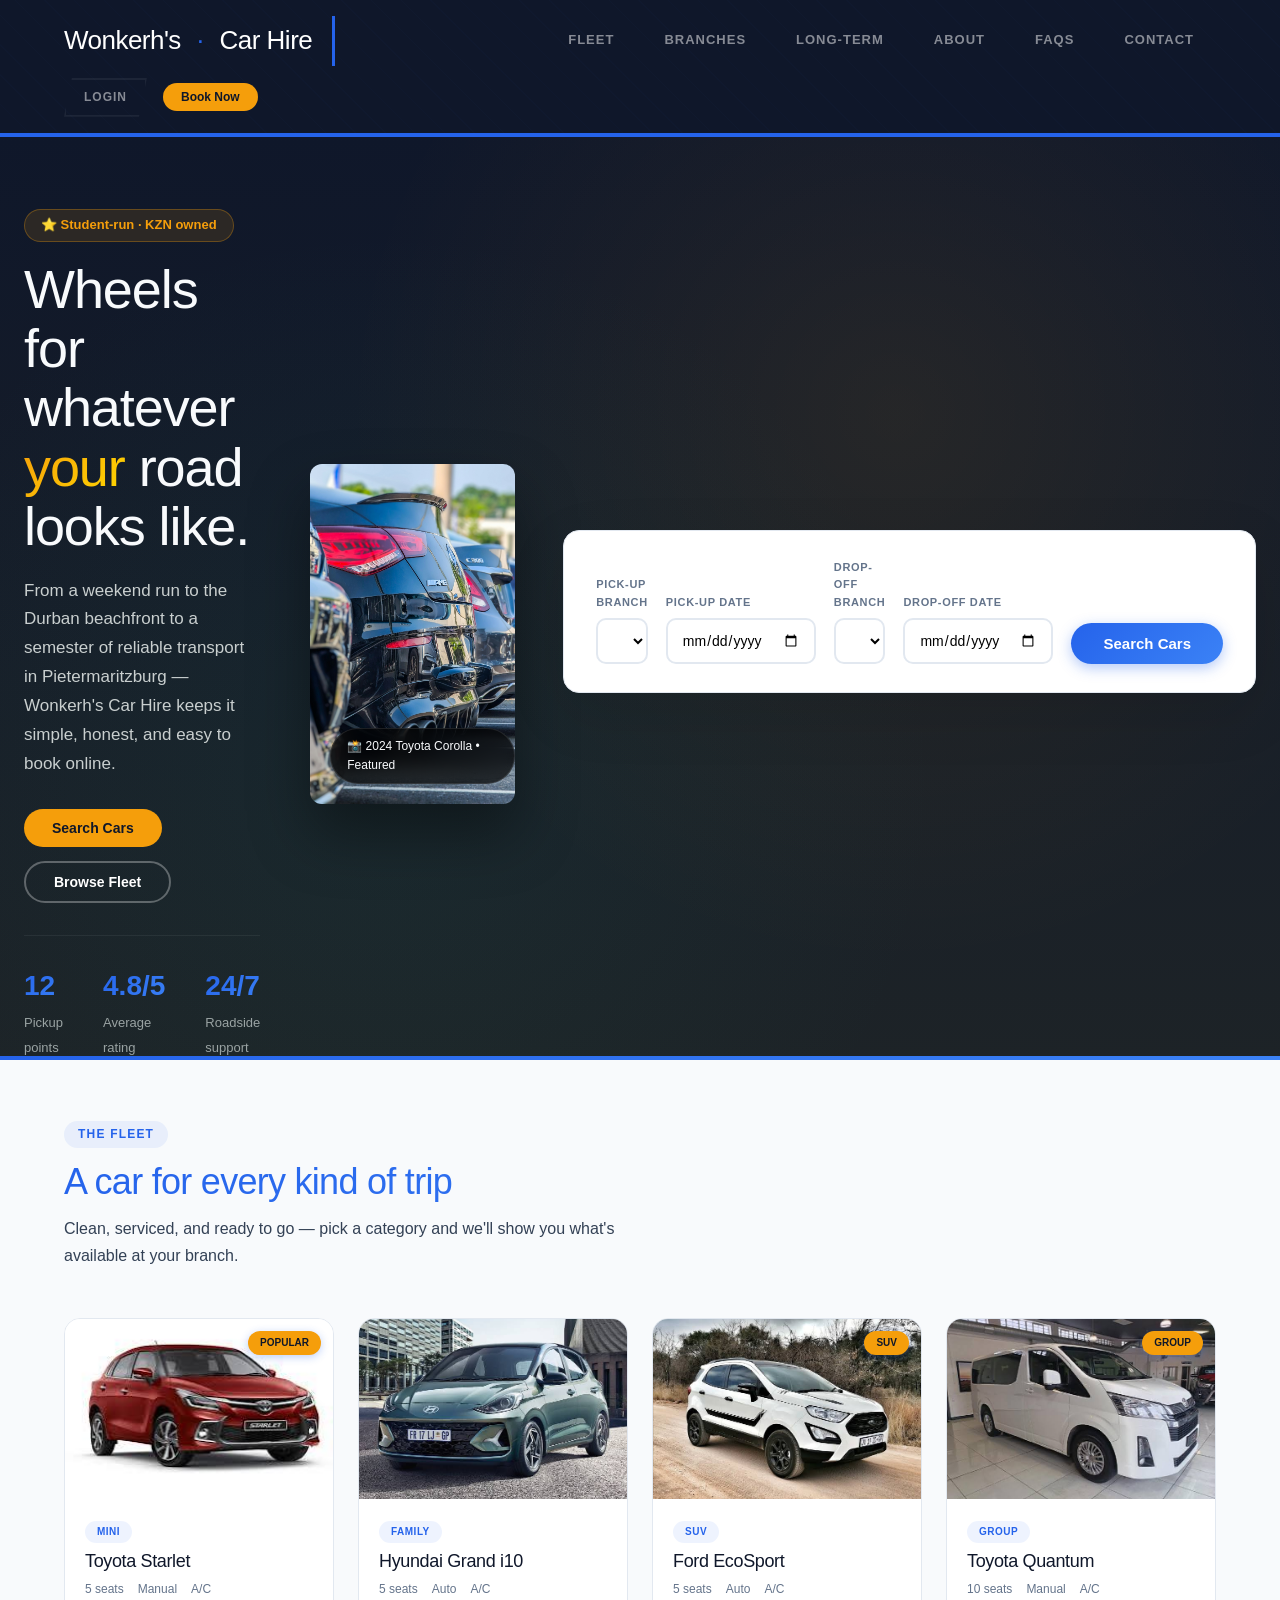
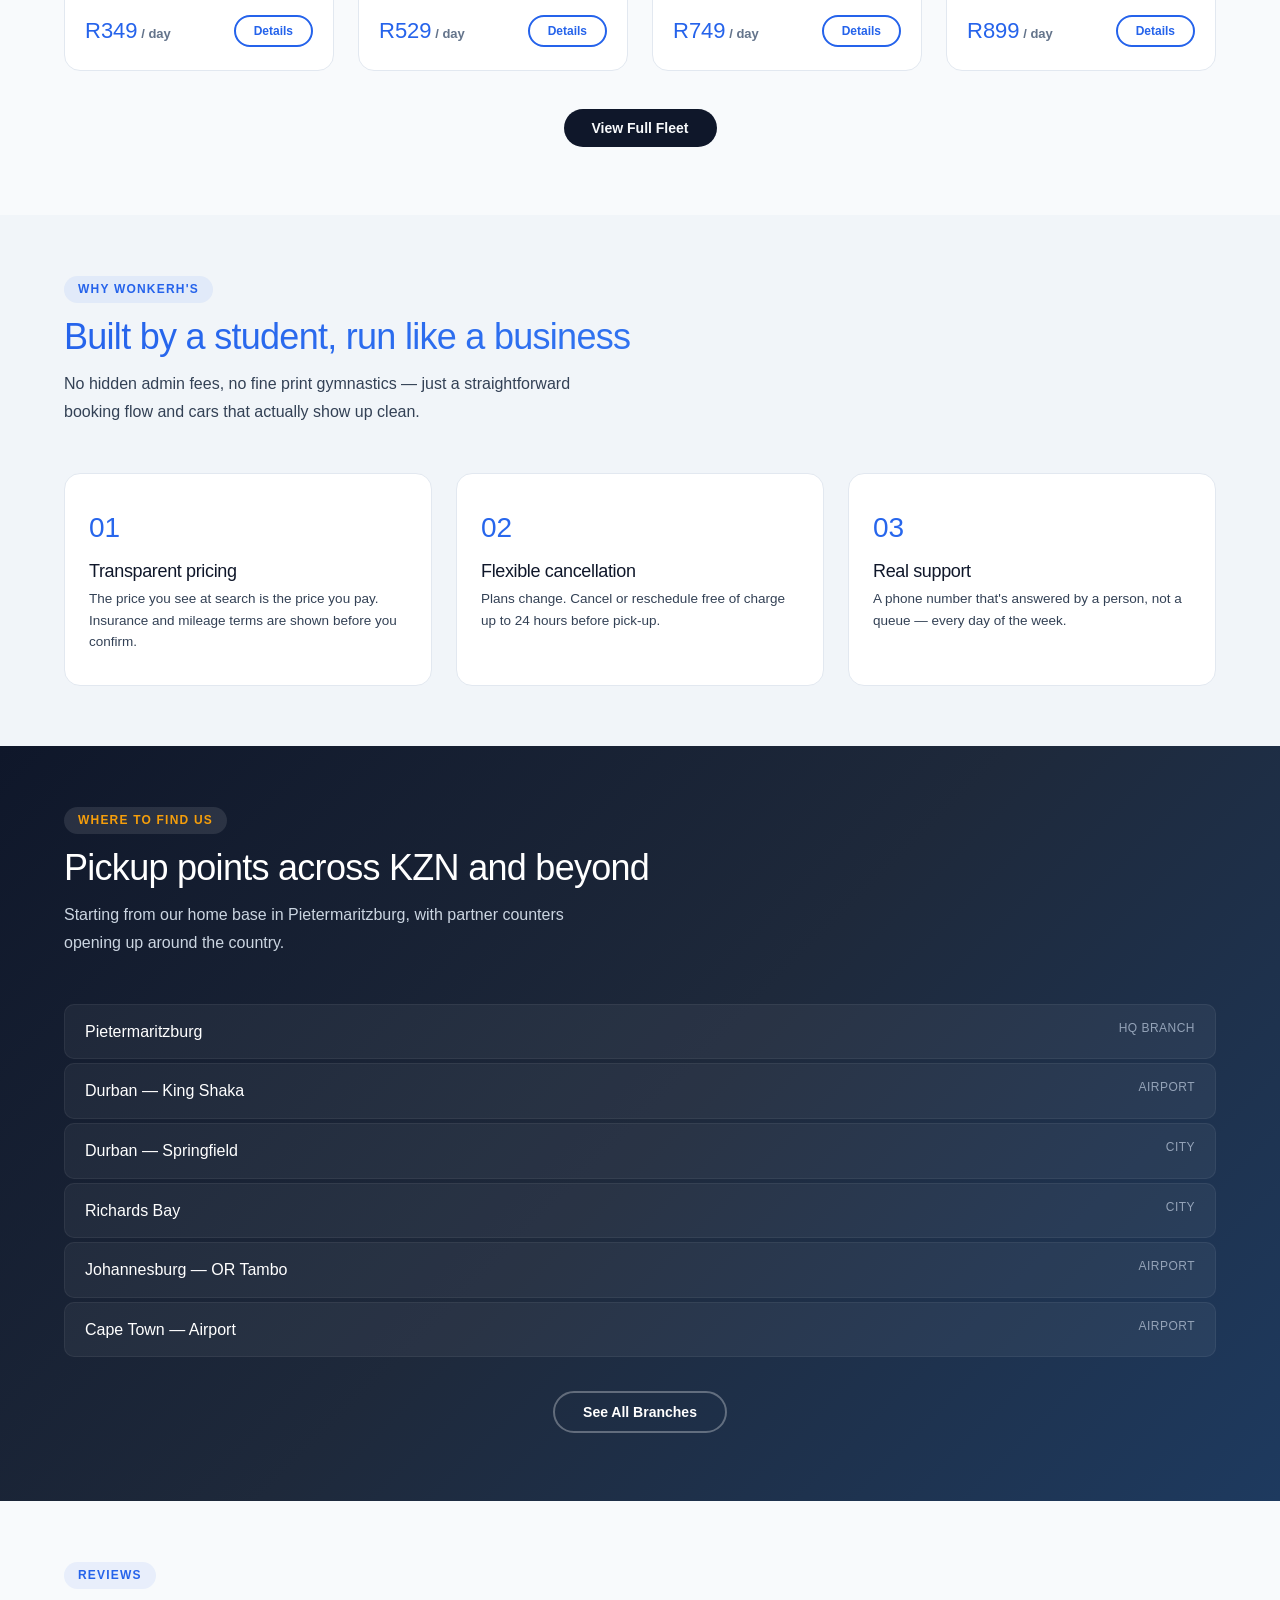
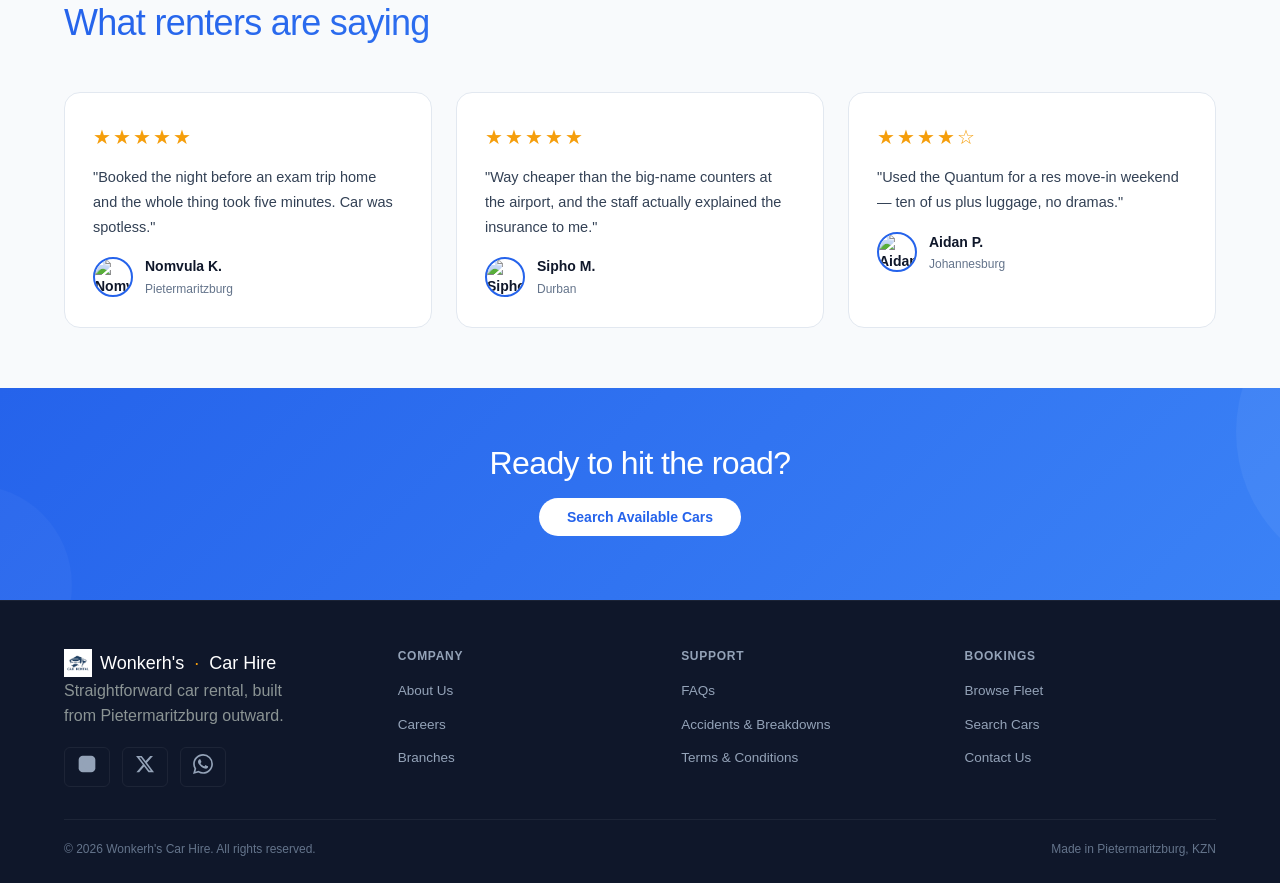
==== commit a6d68d4c: "✨ Major website overhaul: Modern UI with car images and SVG icons - 🎨 Complete design refresh with b" ====
--- a/index.html
+++ b/index.html
@@ -429,14 +429,28 @@
     <div class="footer-grid">
       <div>
         <div class="footer-logo">
-          <img src="images/logo.png" alt="Wonkerh's" style="height:28px; width:auto;" onerror="this.style.display='none'">
+          <img src="images/logo.jpg" alt="Wonkerh's" style="height:28px; width:auto;" onerror="this.style.display='none'">
           Wonkerh's<span>·</span>Car&nbsp;Hire
         </div>
         <p style="max-width:220px; color:#8B9494;">Straightforward car rental, built from Pietermaritzburg outward.</p>
         <div class="social-row" style="margin-top:18px;">
-          <a href="#" aria-label="Instagram">IG</a>
-          <a href="#" aria-label="X">X</a>
-          <a href="#" aria-label="WhatsApp">WA</a>
+          <a href="#" aria-label="Instagram" class="social-link ig-link">
+            <svg viewBox="0 0 24 24" width="20" height="20" fill="currentColor">
+              <rect x="2" y="2" width="20" height="20" rx="5" ry="5"/>
+              <circle cx="12" cy="12" r="5"/>
+              <circle cx="17.5" cy="6.5" r="1.5"/>
+            </svg>
+          </a>
+          <a href="#" aria-label="X (Twitter)" class="social-link x-link">
+            <svg viewBox="0 0 24 24" width="20" height="20" fill="currentColor">
+              <path d="M18.244 2.25h3.308l-7.227 8.26 8.502 11.24H16.17l-5.214-6.817L4.99 21.75H1.68l7.73-8.835L1.254 2.25H8.08l4.713 6.231zm-1.161 17.52h1.833L7.084 4.126H5.117z"/>
+            </svg>
+          </a>
+          <a href="#" aria-label="WhatsApp" class="social-link wa-link">
+            <svg viewBox="0 0 24 24" width="20" height="20" fill="currentColor">
+              <path d="M17.472 14.382c-.297-.149-1.758-.867-2.03-.967-.273-.099-.471-.148-.67.15-.197.297-.767.966-.94 1.164-.173.199-.347.223-.644.075-.297-.15-1.255-.463-2.39-1.475-.883-.788-1.48-1.761-1.653-2.059-.173-.297-.018-.458.13-.606.134-.133.298-.347.446-.52.149-.174.198-.298.298-.497.099-.198.05-.371-.025-.52-.075-.149-.669-1.612-.916-2.207-.242-.579-.487-.5-.669-.51-.173-.008-.371-.01-.57-.01-.198 0-.52.074-.792.372-.272.297-1.04 1.016-1.04 2.479 0 1.462 1.065 2.875 1.213 3.074.149.198 2.096 3.2 5.077 4.487.709.306 1.262.489 1.694.625.712.227 1.36.195 1.871.118.571-.085 1.758-.719 2.006-1.413.248-.694.248-1.289.173-1.413-.074-.124-.272-.198-.57-.347m-5.421 7.403h-.004a9.87 9.87 0 01-5.031-1.378l-.361-.214-3.741.982.998-3.648-.235-.374a9.86 9.86 0 01-1.51-5.26c.001-5.45 4.436-9.884 9.888-9.884 2.64 0 5.122 1.03 6.988 2.898a9.825 9.825 0 012.893 6.994c-.003 5.45-4.437 9.884-9.885 9.884m8.413-18.297A11.815 11.815 0 0012.05 0C5.495 0 .16 5.335.157 11.892c0 2.096.547 4.142 1.588 5.945L.057 24l6.305-1.654a11.882 11.882 0 005.683 1.448h.005c6.554 0 11.89-5.335 11.893-11.893a11.821 11.821 0 00-3.48-8.413z"/>
+            </svg>
+          </a>
         </div>
       </div>
       <div>
--- a/assets/style.css
+++ b/assets/style.css
@@ -1,6 +1,7 @@
 /* ============================================================
    CSS — Wonkerh's Car Hire
-   Fonts: Inter + Archivo Black (loaded in HTML)
+   Theme: Industrial Edge Header + Bright Blue & Gray
+   Fonts: Inter + Archivo Black
    ============================================================ */
 
 /* ---------- reset & base ---------- */
@@ -11,18 +12,54 @@
 }
 
 :root {
-  --ink: #151A1F;
-  --ink-soft: #3D454B;
-  --ink-faint: #6E7A82;
-  --paper: #F8F9FA;
-  --paper-line: #E4E7EC;
-  --amber: #FFB01A;
-  --amber-hover: #E69A0C;
-  --route: #1E7B6A;
-  --route-dark: #0F5346;
+  /* Primary Colors - Bright Blue Theme */
+  --primary: #2563EB;
+  --primary-dark: #1D4ED8;
+  --primary-light: #60A5FA;
+  --primary-gradient: linear-gradient(135deg, #2563EB, #3B82F6);
+  --primary-bg: rgba(37, 99, 235, 0.08);
+  
+  /* Accent Colors */
+  --accent: #F59E0B;
+  --accent-hover: #D97706;
+  
+  /* Gray Scale */
+  --gray-900: #0F172A;
+  --gray-800: #1E293B;
+  --gray-700: #334155;
+  --gray-600: #475569;
+  --gray-500: #64748B;
+  --gray-400: #94A3B8;
+  --gray-300: #CBD5E1;
+  --gray-200: #E2E8F0;
+  --gray-100: #F1F5F9;
+  --gray-50: #F8FAFC;
+  
+  /* Semantic Colors */
+  --ink: var(--gray-900);
+  --ink-soft: var(--gray-700);
+  --ink-faint: var(--gray-500);
+  --paper: var(--gray-50);
+  --paper-line: var(--gray-200);
+  
+  /* Component Colors */
+  --amber: var(--accent);
+  --amber-hover: var(--accent-hover);
+  --route: var(--primary);
+  --route-dark: var(--primary-dark);
+  --route-light: var(--primary-light);
+  
+  /* Effects */
   --radius: 12px;
-  --shadow-card: 0 12px 28px rgba(0,0,0,0.05);
-  --transition: 0.2s ease-in-out;
+  --radius-lg: 16px;
+  --shadow-card: 0 4px 24px rgba(0,0,0,0.06);
+  --shadow-hover: 0 12px 40px rgba(37, 99, 235, 0.15);
+  --shadow-lg: 0 20px 60px rgba(0,0,0,0.1);
+  --transition: 0.3s cubic-bezier(0.4, 0, 0.2, 1);
+  
+  /* Gradients */
+  --hero-gradient: linear-gradient(135deg, #0F172A 0%, #1E293B 50%, #1E3A5F 100%);
+  --card-gradient: linear-gradient(135deg, #ffffff 0%, #F8FAFC 100%);
 }
 
 html {
@@ -33,7 +70,7 @@
   font-family: 'Inter', -apple-system, BlinkMacSystemFont, sans-serif;
   background: var(--paper);
   color: var(--ink);
-  line-height: 1.55;
+  line-height: 1.6;
   -webkit-font-smoothing: antialiased;
 }
 
@@ -65,1017 +102,33 @@
   font-size: 12px;
   font-weight: 800;
   text-transform: uppercase;
-  letter-spacing: 0.08em;
-  color: var(--route);
+  letter-spacing: 0.1em;
+  color: var(--primary);
+  background: var(--primary-bg);
+  padding: 4px 14px;
+  border-radius: 999px;
   margin-bottom: 12px;
 }
 
 .section-head {
-  margin-bottom: 44px;
+  margin-bottom: 48px;
 }
 .section-head h2 {
-  font-size: 34px;
-  margin-bottom: 10px;
+  font-size: 36px;
+  margin-bottom: 12px;
+  background: var(--primary-gradient);
+  -webkit-background-clip: text;
+  -webkit-text-fill-color: transparent;
+  background-clip: text;
+}
+.section-head h2 span {
+  -webkit-text-fill-color: var(--ink);
 }
 .section-head p {
   color: var(--ink-soft);
   max-width: 560px;
-  font-size: 15px;
-}
-
-/* ---------- buttons ---------- */
-.btn {
-  display: inline-block;
-  font-size: 14px;
-  font-weight: 700;
-  padding: 10px 22px;
-  border-radius: 999px;
-  border: 0;
-  cursor: pointer;
-  transition: background var(--transition), color var(--transition), box-shadow var(--transition);
-  text-align: center;
-  line-height: 1;
-}
-.btn-sm {
-  font-size: 12px;
-  padding: 7px 16px;
-}
-.btn-block {
-  display: block;
-  width: 100%;
-}
-
-.btn-amber {
-  background: var(--amber);
-  color: var(--ink);
-}
-.btn-amber:hover {
-  background: var(--amber-hover);
-  box-shadow: 0 4px 12px rgba(255,176,26,0.35);
-}
-
-.btn-dark {
-  background: var(--ink);
-  color: var(--paper);
-}
-.btn-dark:hover {
-  background: #1F282F;
-}
-
-.btn-outline {
-  background: transparent;
-  color: var(--ink);
-  border: 1.5px solid var(--paper-line);
-}
-.btn-outline:hover {
-  background: var(--paper-line);
-}
-
-.btn-outline-light {
-  background: transparent;
-  color: var(--paper);
-  border: 1.5px solid rgba(255,255,255,0.3);
-}
-.btn-outline-light:hover {
-  background: rgba(255,255,255,0.08);
-}
-
-/* ---------- header ---------- */
-header.site {
-  background: var(--ink);
-  color: var(--paper);
-  padding: 10px 0;
-  border-bottom: 1px solid rgba(255,255,255,0.05);
-  position: sticky;
-  top: 0;
-  z-index: 100;
-}
-
-.nav-row {
-  display: flex;
-  align-items: center;
-  justify-content: space-between;
-  flex-wrap: wrap;
-  gap: 12px 16px;
-  max-width: 1200px;
-  margin: 0 auto;
-  padding: 0 24px;
-}
-
-.logo {
-  font-family: 'Archivo Black', sans-serif;
-  font-size: 18px;
-  letter-spacing: -0.02em;
-  color: var(--paper);
-}
-.logo span {
-  color: var(--amber);
-  margin: 0 2px;
-}
-
-.main-nav ul {
-  display: flex;
-  gap: 22px;
-  font-size: 13.5px;
-  font-weight: 600;
-}
-.main-nav a {
-  color: #BCC3C8;
-  transition: color var(--transition);
-}
-.main-nav a:hover,
-.main-nav a.active {
-  color: var(--paper);
-}
-.main-nav a.active {
-  border-bottom: 2px solid var(--amber);
-  padding-bottom: 4px;
-}
-
-.nav-right {
-  display: flex;
-  align-items: center;
-  gap: 16px;
-}
-.nav-phone {
-  font-size: 13px;
-  color: #BCC3C8;
-}
-
-.burger {
-  background: none;
-  border: 0;
-  color: var(--paper);
-  font-size: 26px;
-  line-height: 1;
-  cursor: pointer;
-  display: none;
-}
-
-.mobile-panel {
-  display: none;
-  background: var(--ink);
-  padding: 16px 24px 24px;
-  border-top: 1px solid rgba(255,255,255,0.05);
-}
-.mobile-panel ul {
-  display: flex;
-  flex-direction: column;
-  gap: 14px;
-  font-size: 15px;
-}
-.mobile-panel a {
-  color: #BCC3C8;
-}
-
-@media (max-width: 900px) {
-  .main-nav { display: none; }
-  .burger { display: block; }
-  .mobile-panel.open { display: block; }
-  .nav-right .nav-phone { display: none; }
-}
-
-/* ---------- page head ---------- */
-.page-head {
-  background: var(--ink);
-  color: var(--paper);
-  padding: 56px 0 48px;
-  position: relative;
-}
-.page-head h1 {
-  font-size: 40px;
-  max-width: 720px;
-}
-.page-head p {
-  color: #C9CFCF;
   font-size: 16px;
-  max-width: 580px;
-  margin-top: 12px;
-}
-.breadcrumb {
-  font-size: 12px;
-  color: #8B9494;
-  margin-bottom: 16px;
-}
-.breadcrumb a {
-  color: var(--amber);
-}
-.breadcrumb a:hover {
-  text-decoration: underline;
-}
-.route-strip {
-  height: 6px;
-  background: repeating-linear-gradient(90deg, var(--amber) 0 46px, transparent 46px 78px);
-  opacity: 0.7;
-  margin-top: 32px;
-}
-
-/* ---------- search card ---------- */
-.search-wrap {
-  margin-top: -46px;
-  position: relative;
-  z-index: 5;
-}
-.search-card {
-  background: #fff;
-  border-radius: var(--radius);
-  box-shadow: 0 16px 40px rgba(0,0,0,0.08);
-  padding: 24px 28px;
-  border: 1px solid var(--paper-line);
-}
-.search-card-inner {
-  display: grid;
-  grid-template-columns: 1fr 1fr 1fr 1fr auto;
-  gap: 18px;
-  align-items: end;
-}
-.search-field label {
-  display: block;
-  font-size: 11px;
-  font-weight: 800;
-  text-transform: uppercase;
-  letter-spacing: 0.04em;
-  color: var(--ink-faint);
-  margin-bottom: 5px;
-}
-.search-field select,
-.search-field input {
-  width: 100%;
-  padding: 10px 12px;
-  border: 1px solid var(--paper-line);
-  border-radius: 10px;
-  font-size: 14px;
-  background: #fff;
-  font-family: 'Inter', sans-serif;
-}
-.search-submit button {
-  background: var(--amber);
-  border: 0;
-  border-radius: 999px;
-  font-weight: 700;
-  font-size: 14px;
-  padding: 10px 28px;
-  cursor: pointer;
-  color: var(--ink);
-  transition: background var(--transition);
-  white-space: nowrap;
-}
-.search-submit button:hover {
-  background: var(--amber-hover);
-}
-
-@media (max-width: 820px) {
-  .search-card-inner {
-    grid-template-columns: 1fr 1fr;
-  }
-  .search-submit {
-    grid-column: 1 / -1;
-  }
-}
-@media (max-width: 480px) {
-  .search-card-inner {
-    grid-template-columns: 1fr;
-  }
-}
-
-/* ---------- fleet grid / vehicle cards ---------- */
-.fleet-grid {
-  display: grid;
-  grid-template-columns: repeat(4, 1fr);
-  gap: 24px;
-}
-.fleet-grid.cols-3 {
-  grid-template-columns: repeat(3, 1fr);
-}
-
-.vehicle-card {
-  background: #fff;
-  border: 1px solid var(--paper-line);
-  border-radius: var(--radius);
-  overflow: hidden;
-  transition: transform var(--transition), box-shadow var(--transition);
-}
-.vehicle-card:hover {
-  transform: translateY(-4px);
-  box-shadow: var(--shadow-card);
-}
-.vehicle-card .thumb {
-  font-size: 56px;
-  text-align: center;
-  padding: 24px 0 8px;
-  background: #F4F6F8;
-  border-bottom: 1px solid var(--paper-line);
-}
-.vehicle-card .body {
-  padding: 16px 18px 20px;
-}
-.vehicle-card .tag {
-  font-size: 10px;
-  font-weight: 800;
-  text-transform: uppercase;
-  letter-spacing: 0.05em;
-  color: var(--route);
-  background: #E9F3F1;
-  padding: 2px 10px;
-  border-radius: 999px;
-  display: inline-block;
-  margin-bottom: 8px;
-}
-.vehicle-card h3 {
-  font-size: 17px;
-  margin-bottom: 4px;
-}
-.vehicle-card .specs {
-  display: flex;
-  gap: 12px;
-  font-size: 12px;
-  color: var(--ink-faint);
-  margin: 8px 0 14px;
-}
-.vehicle-card .specs span {
-  display: flex;
-  align-items: center;
-  gap: 4px;
-}
-.vehicle-card .price-row {
-  display: flex;
-  align-items: center;
-  justify-content: space-between;
-}
-.vehicle-card .price {
-  font-family: 'Archivo Black', sans-serif;
-  font-size: 20px;
-}
-.vehicle-card .price small {
-  font-family: 'Inter', sans-serif;
-  font-size: 12px;
-  font-weight: 600;
-  color: var(--ink-faint);
-}
-
-@media (max-width: 1000px) {
-  .fleet-grid { grid-template-columns: repeat(3,1fr); }
-}
-@media (max-width: 700px) {
-  .fleet-grid { grid-template-columns: 1fr 1fr; }
-  .fleet-grid.cols-3 { grid-template-columns: 1fr 1fr; }
-}
-@media (max-width: 420px) {
-  .fleet-grid { grid-template-columns: 1fr; }
-}
-
-/* ---------- filter chips ---------- */
-.filter-row {
-  display: flex;
-  flex-wrap: wrap;
-  gap: 10px;
-  margin-bottom: 32px;
-}
-.filter-chip {
-  background: transparent;
-  border: 1.5px solid var(--paper-line);
-  border-radius: 999px;
-  padding: 6px 18px;
-  font-size: 13px;
-  font-weight: 600;
-  cursor: pointer;
-  transition: var(--transition);
-  color: var(--ink-soft);
-}
-.filter-chip.active,
-.filter-chip:hover {
-  background: var(--ink);
-  color: var(--paper);
-  border-color: var(--ink);
-}
-
-/* ---------- results layout ---------- */
-.results-layout {
-  display: grid;
-  grid-template-columns: 220px 1fr;
-  gap: 36px;
-}
-.results-sidebar h4 {
-  font-size: 12px;
-  font-weight: 800;
-  text-transform: uppercase;
-  letter-spacing: 0.06em;
-  color: var(--ink-faint);
-  margin-bottom: 12px;
-}
-.check-row {
-  display: flex;
-  align-items: center;
-  gap: 8px;
-  font-size: 13.5px;
-  color: var(--ink-soft);
-  margin-bottom: 8px;
-  cursor: pointer;
-}
-.results-count {
-  font-size: 14px;
-  color: var(--ink-soft);
-  margin-bottom: 20px;
-}
-
-@media (max-width: 780px) {
-  .results-layout {
-    grid-template-columns: 1fr;
-  }
-}
-
-/* ---------- about timeline ---------- */
-.timeline {
-  display: flex;
-  flex-direction: column;
-  gap: 24px;
-}
-.timeline-item {
-  border-left: 3px solid var(--amber);
-  padding-left: 20px;
-}
-.timeline-item .yr {
-  font-family: 'Archivo Black', sans-serif;
-  font-size: 14px;
-  color: var(--route);
-}
-.timeline-item h3 {
-  font-size: 16px;
-  margin: 2px 0 4px;
-}
-.timeline-item p {
-  font-size: 13.5px;
-  color: var(--ink-soft);
-}
-
-/* ---------- values / why grid ---------- */
-.values-grid,
-.why-grid {
-  display: grid;
-  grid-template-columns: repeat(4,1fr);
-  gap: 24px;
-}
-.value-card,
-.why-cell {
-  background: #fff;
-  padding: 28px 20px;
-  border-radius: var(--radius);
-  border: 1px solid var(--paper-line);
-}
-.value-card .glyph {
-  font-size: 32px;
-  margin-bottom: 12px;
-}
-.value-card h3 {
-  font-size: 17px;
-  margin-bottom: 6px;
-}
-.value-card p {
-  font-size: 13.5px;
-  color: var(--ink-soft);
-}
-
-.why-cell .num {
-  font-family: 'Archivo Black', sans-serif;
-  font-size: 24px;
-  color: var(--route);
-  display: block;
-  margin-bottom: 8px;
-}
-.why-cell h3 {
-  font-size: 17px;
-  margin-bottom: 4px;
-}
-.why-cell p {
-  font-size: 13.5px;
-  color: var(--ink-soft);
-}
-
-@media (max-width: 780px) {
-  .values-grid { grid-template-columns: 1fr 1fr; }
-  .why-grid { grid-template-columns: 1fr; }
-}
-@media (max-width: 480px) {
-  .values-grid { grid-template-columns: 1fr; }
-}
-
-/* ---------- branch cards ---------- */
-.branch-card-light {
-  background: #fff;
-  border: 1px solid var(--paper-line);
-  border-radius: var(--radius);
-  padding: 18px 20px;
-}
-.branch-card-light .province {
-  font-size: 10px;
-  font-weight: 800;
-  text-transform: uppercase;
-  color: var(--route);
-  letter-spacing: 0.04em;
-}
-.branch-card-light h3 {
-  font-size: 17px;
-  margin: 2px 0 10px;
-}
-.branch-card-light dl {
-  display: grid;
-  grid-template-columns: 70px 1fr;
-  gap: 4px 6px;
-  font-size: 13px;
-}
-.branch-card-light dt {
-  color: var(--ink-faint);
-  font-weight: 600;
-}
-.branch-card-light dd {
-  color: var(--ink-soft);
-}
-
-.branch-list {
-  display: flex;
-  flex-direction: column;
-  gap: 4px;
-}
-.branch-item {
-  display: flex;
-  justify-content: space-between;
-  padding: 12px 16px;
-  border-radius: 8px;
-  background: rgba(255,255,255,0.05);
-  border: 1px solid rgba(255,255,255,0.06);
-  transition: background var(--transition);
-  font-weight: 500;
-}
-.branch-item:hover {
-  background: rgba(255,255,255,0.10);
-}
-.branch-item .city {
-  font-weight: 400;
-  font-size: 12px;
-  color: #9AA3A3;
-  text-transform: uppercase;
-  letter-spacing: 0.04em;
-}
-
-/* ---------- info cards ---------- */
-.info-card {
-  background: var(--ink);
-  color: var(--paper);
-  border-radius: var(--radius);
-  padding: 24px;
-}
-.info-card h3 {
-  font-size: 15px;
-  margin-bottom: 14px;
-  font-family: 'Inter', sans-serif;
-  font-weight: 800;
-}
-.info-row {
-  display: flex;
-  gap: 10px;
-  font-size: 13.5px;
-  color: #C9CFCF;
-  margin-bottom: 8px;
-}
-.info-row .ico {
-  width: 24px;
-  flex-shrink: 0;
-}
-
-/* ---------- accordion ---------- */
-.accordion {
-  display: flex;
-  flex-direction: column;
-  gap: 6px;
-  border-top: 1px solid var(--paper-line);
-  padding-top: 12px;
-}
-.acc-item {
-  border-bottom: 1px solid var(--paper-line);
-}
-.acc-q {
-  background: none;
-  border: 0;
-  width: 100%;
-  text-align: left;
-  font-weight: 700;
-  font-size: 15px;
-  padding: 14px 0;
-  cursor: pointer;
-  display: flex;
-  justify-content: space-between;
-  align-items: center;
-  font-family: 'Inter', sans-serif;
-  color: var(--ink);
-}
-.acc-q .plus {
-  font-size: 22px;
-  font-weight: 300;
-  color: var(--ink-faint);
-}
-.acc-a {
-  display: none;
-  padding-bottom: 16px;
-}
-.acc-item.open .acc-a {
-  display: block;
-}
-.acc-item.open .plus {
-  transform: rotate(45deg);
-}
-.acc-a-in {
-  color: var(--ink-soft);
-  font-size: 14px;
-  max-width: 640px;
-}
-
-/* ---------- forms ---------- */
-.form-grid {
-  display: grid;
-  grid-template-columns: 1fr 1fr;
-  gap: 16px 20px;
-}
-.form-field.full {
-  grid-column: 1 / -1;
-}
-.form-field label {
-  display: block;
-  font-size: 12px;
-  font-weight: 800;
-  text-transform: uppercase;
-  letter-spacing: 0.04em;
-  color: var(--ink-faint);
-  margin-bottom: 4px;
-}
-.form-field input,
-.form-field select,
-.form-field textarea {
-  width: 100%;
-  padding: 10px 12px;
-  border: 1px solid var(--paper-line);
-  border-radius: 10px;
-  font-size: 14px;
-  font-family: 'Inter', sans-serif;
-  background: #fff;
-}
-.form-field textarea {
-  resize: vertical;
-  min-height: 80px;
-}
-.form-success {
-  display: none;
-  background: #E9F3F1;
-  color: var(--route);
-  padding: 12px 16px;
-  border-radius: 10px;
-  font-size: 13.5px;
-  margin-top: 12px;
-}
-.form-success.show {
-  display: block;
-}
-
-@media (max-width: 600px) {
-  .form-grid {
-    grid-template-columns: 1fr;
-  }
-}
-
-/* ---------- vehicle detail ---------- */
-.detail-grid {
-  display: grid;
-  grid-template-columns: 1.3fr 0.7fr;
-  gap: 44px;
-}
-.gallery-main {
-  background: #F4F6F8;
-  border-radius: var(--radius);
-  font-size: 120px;
-  text-align: center;
-  padding: 48px 0;
-  border: 1px solid var(--paper-line);
-}
-.gallery-thumbs {
-  display: flex;
-  gap: 12px;
-  margin-top: 12px;
-}
-.gallery-thumbs div {
-  background: #F4F6F8;
-  border-radius: 8px;
-  padding: 12px 0;
-  flex: 1;
-  text-align: center;
-  font-size: 28px;
-  border: 1px solid var(--paper-line);
-  cursor: default;
-}
-
-.spec-table {
-  width: 100%;
-  border-collapse: collapse;
-  font-size: 14px;
-}
-.spec-table td {
-  padding: 8px 0;
-  border-bottom: 1px solid var(--paper-line);
-}
-.spec-table td:first-child {
-  color: var(--ink-faint);
-  font-weight: 600;
-  width: 140px;
-}
-
-.book-panel {
-  background: #fff;
-  border: 1px solid var(--paper-line);
-  border-radius: var(--radius);
-  padding: 28px;
-  box-shadow: var(--shadow-card);
-}
-.price-big {
-  font-family: 'Archivo Black', sans-serif;
-  font-size: 40px;
-}
-.price-big span {
-  font-size: 16px;
-  font-weight: 600;
-  color: var(--ink-faint);
-}
-.includes li {
-  font-size: 13px;
-  color: var(--ink-soft);
-  padding: 6px 0 6px 28px;
-  background: url('data:image/svg+xml;utf8,<svg xmlns="http://www.w3.org/2000/svg" width="16" height="16" viewBox="0 0 24 24" fill="none" stroke="%231E7B6A" stroke-width="3" stroke-linecap="round" stroke-linejoin="round"><polyline points="20 6 9 17 4 12"/></svg>') left center no-repeat;
-  background-size: 16px;
-}
-
-@media (max-width: 820px) {
-  .detail-grid {
-    grid-template-columns: 1fr;
-  }
-}
-
-/* ---------- testi ---------- */
-.testi-grid {
-  display: grid;
-  grid-template-columns: repeat(3,1fr);
-  gap: 24px;
-}
-.testi-card {
-  background: #fff;
-  border: 1px solid var(--paper-line);
-  border-radius: var(--radius);
-  padding: 24px;
-}
-.testi-card .stars {
-  color: var(--amber);
-  font-size: 18px;
-  letter-spacing: 2px;
-  margin-bottom: 10px;
-}
-.testi-card p {
-  font-size: 14.5px;
-  color: var(--ink-soft);
-  margin-bottom: 16px;
-}
-.testi-card .who {
-  font-weight: 700;
-  font-size: 14px;
-}
-.testi-card .who span {
-  font-weight: 400;
-  font-size: 12px;
-  color: var(--ink-faint);
-  display: block;
-  margin-top: 2px;
-}
-@media (max-width: 700px) {
-  .testi-grid { grid-template-columns: 1fr; }
-}
-
-/* ---------- CTA banner ---------- */
-.cta-banner {
-  background: var(--amber);
-  color: var(--ink);
-  padding: 48px 0;
-  text-align: center;
-}
-.cta-banner h2 {
-  font-size: 28px;
-  margin-bottom: 16px;
-}
-.cta-banner .btn-dark {
-  background: var(--ink);
-  color: var(--paper);
-}
-.cta-banner .btn-dark:hover {
-  background: #1F282F;
-}
-
-/* ---------- sections ---------- */
-.section-alt {
-  background: #F4F6F8;
-  padding: 60px 0;
-}
-.section-dark {
-  background: var(--ink);
-  color: var(--paper);
-  padding: 60px 0;
-}
-.section-dark .section-head p {
-  color: #BCC3C8;
-}
-.section-dark .kicker {
-  color: var(--amber);
-}
-section {
-  padding: 60px 0;
-}
-
-/* ---------- footer ---------- */
-footer.site {
-  background: var(--ink);
-  color: var(--paper);
-  padding: 48px 0 24px;
-  border-top: 1px solid rgba(255,255,255,0.05);
-}
-.footer-grid {
-  display: grid;
-  grid-template-columns: 1.2fr 1fr 1fr 1fr;
-  gap: 32px;
-  padding-bottom: 32px;
-  border-bottom: 1px solid rgba(255,255,255,0.06);
-}
-.footer-logo {
-  font-family: 'Archivo Black', sans-serif;
-  font-size: 17px;
-}
-.footer-logo span {
-  color: var(--amber);
-  margin: 0 2px;
-}
-footer h4 {
-  font-family: 'Inter', sans-serif;
-  font-weight: 800;
-  font-size: 12px;
-  text-transform: uppercase;
-  letter-spacing: 0.06em;
-  color: #8B9494;
-  margin-bottom: 14px;
-}
-footer ul {
-  display: flex;
-  flex-direction: column;
-  gap: 8px;
-}
-footer ul a {
-  font-size: 13.5px;
-  color: #BCC3C8;
-  transition: color var(--transition);
-}
-footer ul a:hover {
-  color: var(--paper);
-}
-.social-row {
-  display: flex;
-  gap: 12px;
-}
-.social-row a {
-  font-weight: 700;
-  font-size: 12px;
-  color: #8B9494;
-  transition: color var(--transition);
-}
-.social-row a:hover {
-  color: var(--paper);
-}
-.foot-bottom {
-  display: flex;
-  justify-content: space-between;
-  font-size: 12px;
-  color: #5E6A72;
-  padding-top: 20px;
-}
-
-@media (max-width: 780px) {
-  .footer-grid {
-    grid-template-columns: 1fr 1fr;
-  }
-}
-@media (max-width: 480px) {
-  .footer-grid {
-    grid-template-columns: 1fr;
-  }
-  .foot-bottom {
-    flex-direction: column;
-    gap: 4px;
-  }
-}
-
-/* ---------- utilities ---------- */
-.reveal {
-  opacity: 0;
-  transform: translateY(24px);
-  transition: opacity 0.5s ease, transform 0.5s ease;
-}
-.reveal.visible {
-  opacity: 1;
-  transform: translateY(0);
-}
-
-.badge-amber {
-  background: var(--amber);
-  color: var(--ink);
-  padding: 2px 12px;
-  border-radius: 999px;
-  font-size: 11px;
-  font-weight: 800;
-  text-transform: uppercase;
-}
-
-/* ============================================================
-   CSS — Wonkerh's Car Hire (Enhanced with Images)
-   ============================================================ */
-
-* {
-  margin: 0;
-  padding: 0;
-  box-sizing: border-box;
-}
-
-:root {
-  --ink: #151A1F;
-  --ink-soft: #3D454B;
-  --ink-faint: #6E7A82;
-  --paper: #F8F9FA;
-  --paper-line: #E4E7EC;
-  --amber: #FFB01A;
-  --amber-hover: #E69A0C;
-  --route: #1E7B6A;
-  --route-dark: #0F5346;
-  --radius: 12px;
-  --shadow-card: 0 12px 28px rgba(0,0,0,0.08);
-  --transition: 0.3s ease-in-out;
-  --shadow-hover: 0 20px 40px rgba(0,0,0,0.12);
-}
-
-html {
-  scroll-behavior: smooth;
-}
-
-body {
-  font-family: 'Inter', -apple-system, BlinkMacSystemFont, sans-serif;
-  background: var(--paper);
-  color: var(--ink);
-  line-height: 1.6;
-  -webkit-font-smoothing: antialiased;
-}
-
-img { max-width: 100%; display: block; }
-a { text-decoration: none; color: inherit; }
-ul { list-style: none; }
-
-.wrap {
-  max-width: 1200px;
-  margin: 0 auto;
-  padding: 0 24px;
-}
-.wrap-narrow {
-  max-width: 800px;
-  margin: 0 auto;
-  padding: 0 24px;
-}
-
-/* ---------- typography ---------- */
-h1, h2, h3, h4 {
-  font-family: 'Archivo Black', 'Inter', sans-serif;
-  font-weight: 400;
-  letter-spacing: -0.02em;
-  line-height: 1.2;
-}
-
-.kicker {
-  display: inline-block;
-  font-size: 12px;
-  font-weight: 800;
-  text-transform: uppercase;
-  letter-spacing: 0.08em;
-  color: var(--route);
-  margin-bottom: 12px;
-}
-
-.section-head {
-  margin-bottom: 44px;
-}
-.section-head h2 {
-  font-size: 34px;
-  margin-bottom: 10px;
-}
-.section-head p {
-  color: var(--ink-soft);
-  max-width: 560px;
-  font-size: 15px;
+  line-height: 1.7;
 }
 
 /* ---------- buttons ---------- */
@@ -1090,6 +143,8 @@
   transition: all var(--transition);
   text-align: center;
   line-height: 1;
+  position: relative;
+  overflow: hidden;
 }
 .btn-sm {
   font-size: 12px;
@@ -1100,14 +155,24 @@
   width: 100%;
 }
 
+.btn-primary {
+  background: var(--primary-gradient);
+  color: #fff;
+  box-shadow: 0 4px 14px rgba(37, 99, 235, 0.35);
+}
+.btn-primary:hover {
+  transform: translateY(-2px);
+  box-shadow: 0 8px 25px rgba(37, 99, 235, 0.45);
+}
+
 .btn-amber {
-  background: var(--amber);
+  background: var(--accent);
   color: var(--ink);
 }
 .btn-amber:hover {
-  background: var(--amber-hover);
+  background: var(--accent-hover);
   transform: translateY(-2px);
-  box-shadow: 0 8px 20px rgba(255,176,26,0.35);
+  box-shadow: 0 8px 20px rgba(245, 158, 11, 0.35);
 }
 
 .btn-dark {
@@ -1115,24 +180,25 @@
   color: var(--paper);
 }
 .btn-dark:hover {
-  background: #1F282F;
+  background: var(--gray-800);
   transform: translateY(-2px);
   box-shadow: 0 8px 20px rgba(0,0,0,0.2);
 }
 
 .btn-outline {
   background: transparent;
-  color: var(--ink);
-  border: 2px solid var(--paper-line);
+  color: var(--primary);
+  border: 2px solid var(--primary);
 }
 .btn-outline:hover {
-  background: var(--paper-line);
+  background: var(--primary);
+  color: #fff;
   transform: translateY(-2px);
 }
 
 .btn-outline-light {
   background: transparent;
-  color: var(--paper);
+  color: #fff;
   border: 2px solid rgba(255,255,255,0.3);
 }
 .btn-outline-light:hover {
@@ -1140,16 +206,33 @@
   transform: translateY(-2px);
 }
 
-/* ---------- header ---------- */
+/* ---------- HEADER: INDUSTRIAL EDGE ---------- */
 header.site {
-  background: var(--ink);
-  color: var(--paper);
-  padding: 12px 0;
-  border-bottom: 1px solid rgba(255,255,255,0.05);
+  background: var(--gray-900);
+  color: #fff;
+  padding: 0;
+  border-bottom: 4px solid var(--primary);
   position: sticky;
   top: 0;
   z-index: 100;
-  backdrop-filter: blur(10px);
+  clip-path: polygon(0 0, 100% 0, 100% 100%, 0 100%);
+}
+
+header.site::before {
+  content: '';
+  position: absolute;
+  top: 0;
+  left: 0;
+  right: 0;
+  bottom: 0;
+  background: 
+    repeating-linear-gradient(45deg, 
+      transparent,
+      transparent 20px,
+      rgba(37, 99, 235, 0.02) 20px,
+      rgba(37, 99, 235, 0.02) 21px
+    );
+  pointer-events: none;
 }
 
 .nav-row {
@@ -1160,90 +243,129 @@
   gap: 12px 16px;
   max-width: 1200px;
   margin: 0 auto;
-  padding: 0 24px;
+  padding: 16px 24px;
+  position: relative;
 }
 
 .logo {
   font-family: 'Archivo Black', sans-serif;
-  font-size: 20px;
+  font-size: 26px;
   letter-spacing: -0.02em;
-  color: var(--paper);
+  color: #fff;
+  display: flex;
+  align-items: center;
+  gap: 14px;
+  padding: 4px 20px 4px 0;
+  border-right: 3px solid var(--primary);
+}
+.logo img {
+  height: 42px;
+  width: auto;
+}
+.logo span {
+  color: var(--primary);
+  margin: 0 2px;
+}
+.logo .brand-highlight {
+  color: var(--accent);
+  text-shadow: 0 0 20px rgba(245, 158, 11, 0.2);
+}
+
+.main-nav ul {
+  display: flex;
+  gap: 6px;
+  font-size: 13px;
+  font-weight: 700;
+  text-transform: uppercase;
+  letter-spacing: 1px;
+}
+.main-nav a {
+  color: rgba(255,255,255,0.5);
+  transition: all 0.3s ease;
+  position: relative;
+  padding: 10px 22px;
+  clip-path: polygon(10px 0, 100% 0, calc(100% - 10px) 100%, 0 100%);
+}
+.main-nav a:hover,
+.main-nav a.active {
+  color: #fff;
+  background: var(--primary-gradient);
+  box-shadow: 0 0 30px rgba(37, 99, 235, 0.2);
+}
+.main-nav a.active {
+  background: var(--primary-gradient);
+}
+.main-nav a.active::after {
+  content: '▸';
+  margin-left: 8px;
+  color: var(--accent);
+}
+
+.nav-right {
+  display: flex;
+  align-items: center;
+  gap: 16px;
+}
+.nav-phone {
+  font-size: 12px;
+  color: rgba(255,255,255,0.5);
   display: flex;
   align-items: center;
   gap: 8px;
-}
-.logo img {
-  height: 32px;
-  width: auto;
-}
-.logo span {
-  color: var(--amber);
-  margin: 0 2px;
-}
-
-.main-nav ul {
-  display: flex;
-  gap: 28px;
-  font-size: 13.5px;
-  font-weight: 600;
-}
-.main-nav a {
-  color: #BCC3C8;
-  transition: color var(--transition);
-  position: relative;
-}
-.main-nav a:hover,
-.main-nav a.active {
-  color: var(--paper);
-}
-.main-nav a.active::after {
-  content: '';
-  position: absolute;
-  bottom: -4px;
-  left: 0;
-  right: 0;
-  height: 2px;
-  background: var(--amber);
-  border-radius: 2px;
-}
-
-.nav-right {
-  display: flex;
-  align-items: center;
-  gap: 16px;
-}
-.nav-phone {
-  font-size: 13px;
-  color: #BCC3C8;
-  display: flex;
-  align-items: center;
-  gap: 6px;
+  padding: 8px 18px;
+  border: 2px solid rgba(255,255,255,0.06);
+  clip-path: polygon(8px 0, 100% 0, calc(100% - 8px) 100%, 0 100%);
+  text-transform: uppercase;
+  letter-spacing: 1px;
+  font-weight: 700;
+  transition: all 0.3s ease;
+}
+.nav-phone:hover {
+  color: #fff;
+  border-color: var(--primary);
+  background: rgba(37, 99, 235, 0.1);
 }
 
 .burger {
   background: none;
-  border: 0;
-  color: var(--paper);
+  border: 2px solid rgba(255,255,255,0.06);
+  color: #fff;
   font-size: 26px;
   line-height: 1;
   cursor: pointer;
   display: none;
+  padding: 8px 16px;
+  clip-path: polygon(6px 0, 100% 0, calc(100% - 6px) 100%, 0 100%);
+}
+.burger:hover {
+  border-color: var(--primary);
+  background: rgba(37, 99, 235, 0.1);
 }
 
 .mobile-panel {
   display: none;
-  background: var(--ink);
+  background: var(--gray-900);
   padding: 16px 24px 24px;
-  border-top: 1px solid rgba(255,255,255,0.05);
+  border-top: 2px solid var(--primary);
 }
 .mobile-panel ul {
   display: flex;
   flex-direction: column;
-  gap: 14px;
+  gap: 10px;
   font-size: 15px;
+  text-transform: uppercase;
+  letter-spacing: 0.5px;
+  font-weight: 600;
 }
 .mobile-panel a {
-  color: #BCC3C8;
+  color: rgba(255,255,255,0.5);
+  padding: 12px 16px;
+  clip-path: polygon(8px 0, 100% 0, calc(100% - 8px) 100%, 0 100%);
+  transition: all 0.3s ease;
+}
+.mobile-panel a:hover {
+  color: #fff;
+  background: rgba(37, 99, 235, 0.1);
 }
 
 @media (max-width: 900px) {
@@ -1251,16 +373,20 @@
   .burger { display: block; }
   .mobile-panel.open { display: block; }
   .nav-right .nav-phone { display: none; }
-}
-
-/* ---------- Hero with Image ---------- */
+  .logo {
+    border-right: none;
+    padding-right: 0;
+  }
+}
+
+/* ---------- Hero Section ---------- */
 .hero {
   position: relative;
   overflow: hidden;
-  background: var(--ink);
-  color: var(--paper);
-  padding: 72px 0 0;
-  min-height: 600px;
+  background: var(--hero-gradient);
+  color: #fff;
+  padding: 80px 0 0;
+  min-height: 650px;
   display: flex;
   align-items: center;
 }
@@ -1273,9 +399,19 @@
   bottom: 0;
   left: 0;
   background: 
-    radial-gradient(circle at 70% 30%, rgba(255,176,26,0.08) 0%, transparent 50%),
-    radial-gradient(circle at 30% 70%, rgba(30,123,106,0.1) 0%, transparent 50%),
-    linear-gradient(180deg, var(--ink) 0%, #1D2327 100%);
+    radial-gradient(circle at 70% 20%, rgba(37, 99, 235, 0.15) 0%, transparent 50%),
+    radial-gradient(circle at 30% 80%, rgba(37, 99, 235, 0.08) 0%, transparent 50%),
+    radial-gradient(circle at 50% 50%, rgba(245, 158, 11, 0.05) 0%, transparent 70%);
+}
+
+.hero::after {
+  content: '';
+  position: absolute;
+  bottom: 0;
+  left: 0;
+  right: 0;
+  height: 4px;
+  background: var(--primary-gradient);
 }
 
 .hero-grid {
@@ -1289,16 +425,16 @@
 
 .hero-image {
   position: relative;
-  border-radius: var(--radius);
+  border-radius: var(--radius-lg);
   overflow: hidden;
   box-shadow: 0 30px 60px rgba(0,0,0,0.4);
 }
 
 .hero-image img {
   width: 100%;
-  height: 340px;
+  height: 360px;
   object-fit: cover;
-  transition: transform 0.5s ease;
+  transition: transform 0.6s ease;
 }
 
 .hero-image:hover img {
@@ -1311,20 +447,24 @@
   left: 20px;
   background: rgba(0,0,0,0.7);
   backdrop-filter: blur(10px);
-  padding: 8px 16px;
+  padding: 8px 18px;
   border-radius: 999px;
   font-size: 12px;
-  color: var(--paper);
+  color: #fff;
   border: 1px solid rgba(255,255,255,0.1);
+}
+.hero-image .badge .highlight {
+  color: var(--accent);
+  font-weight: 700;
 }
 
 .eyebrow-tag {
   display: inline-block;
   font-size: 13px;
   font-weight: 700;
-  color: var(--amber);
-  background: rgba(255,176,26,0.12);
-  border: 1px solid rgba(255,176,26,0.4);
+  color: var(--accent);
+  background: rgba(245, 158, 11, 0.12);
+  border: 1px solid rgba(245, 158, 11, 0.3);
   padding: 5px 16px;
   border-radius: 999px;
   margin-bottom: 18px;
@@ -1332,13 +472,12 @@
 
 .hero h1 {
   font-size: 54px;
-  color: var(--paper);
+  color: #fff;
   line-height: 1.1;
 }
 .hero h1 em {
   font-style: normal;
-  color: var(--amber);
-  background: linear-gradient(135deg, var(--amber), #FFD700);
+  background: var(--primary-gradient);
   -webkit-background-clip: text;
   -webkit-text-fill-color: transparent;
   background-clip: text;
@@ -1347,7 +486,7 @@
 .hero p.lede {
   max-width: 480px;
   font-size: 17px;
-  color: #C9CFCF;
+  color: var(--gray-300);
   margin-top: 20px;
   line-height: 1.7;
 }
@@ -1363,11 +502,14 @@
   display: block;
   font-size: 28px;
   font-family: 'Archivo Black', sans-serif;
-  color: var(--amber);
+  background: var(--primary-gradient);
+  -webkit-background-clip: text;
+  -webkit-text-fill-color: transparent;
+  background-clip: text;
 }
 .hero-stats div span {
   font-size: 13px;
-  color: #9AA3A3;
+  color: var(--gray-400);
 }
 
 @media (max-width: 820px) {
@@ -1379,6 +521,10 @@
   }
   .hero-image img {
     height: 220px;
+  }
+  .hero {
+    min-height: auto;
+    padding: 60px 0 0;
   }
 }
 
@@ -1391,8 +537,8 @@
 }
 .search-card {
   background: #fff;
-  border-radius: var(--radius);
-  box-shadow: 0 16px 48px rgba(0,0,0,0.1);
+  border-radius: var(--radius-lg);
+  box-shadow: var(--shadow-lg);
   padding: 28px 32px;
   border: 1px solid var(--paper-line);
 }
@@ -1420,29 +566,30 @@
   font-size: 14px;
   background: #fff;
   font-family: 'Inter', sans-serif;
-  transition: border-color var(--transition);
+  transition: all var(--transition);
 }
 .search-field select:focus,
 .search-field input:focus {
   outline: none;
-  border-color: var(--amber);
+  border-color: var(--primary);
+  box-shadow: 0 0 0 4px rgba(37, 99, 235, 0.1);
 }
 .search-submit button {
-  background: var(--amber);
+  background: var(--primary-gradient);
   border: 0;
   border-radius: 999px;
   font-weight: 700;
   font-size: 15px;
   padding: 12px 32px;
   cursor: pointer;
-  color: var(--ink);
+  color: #fff;
   transition: all var(--transition);
   white-space: nowrap;
+  box-shadow: 0 4px 14px rgba(37, 99, 235, 0.35);
 }
 .search-submit button:hover {
-  background: var(--amber-hover);
   transform: translateY(-2px);
-  box-shadow: 0 8px 20px rgba(255,176,26,0.35);
+  box-shadow: 0 8px 25px rgba(37, 99, 235, 0.45);
 }
 
 @media (max-width: 820px) {
@@ -1472,19 +619,21 @@
 .vehicle-card {
   background: #fff;
   border: 1px solid var(--paper-line);
-  border-radius: var(--radius);
+  border-radius: var(--radius-lg);
   overflow: hidden;
   transition: all var(--transition);
 }
 .vehicle-card:hover {
   transform: translateY(-6px);
   box-shadow: var(--shadow-hover);
-}
+  border-color: var(--primary);
+}
+
 .vehicle-card .thumb {
   position: relative;
-  height: 160px;
+  height: 180px;
   overflow: hidden;
-  background: #F4F6F8;
+  background: var(--gray-100);
 }
 .vehicle-card .thumb img {
   width: 100%;
@@ -1493,8 +642,9 @@
   transition: transform 0.5s ease;
 }
 .vehicle-card:hover .thumb img {
-  transform: scale(1.05);
-}
+  transform: scale(1.06);
+}
+
 .vehicle-card .thumb .tag-badge {
   position: absolute;
   top: 12px;
@@ -1502,11 +652,40 @@
   font-size: 10px;
   font-weight: 800;
   text-transform: uppercase;
-  background: var(--amber);
-  color: var(--ink);
+  background: var(--primary-gradient);
+  color: #fff;
   padding: 4px 12px;
   border-radius: 999px;
-}
+  box-shadow: 0 2px 8px rgba(37, 99, 235, 0.3);
+  z-index: 2;
+}
+.vehicle-card .thumb .price-flag {
+  position: absolute;
+  bottom: 12px;
+  left: 12px;
+  background: rgba(15, 23, 42, 0.8);
+  backdrop-filter: blur(8px);
+  color: #fff;
+  padding: 4px 14px;
+  border-radius: 999px;
+  font-size: 12px;
+  font-weight: 700;
+  border: 1px solid rgba(255,255,255,0.1);
+  z-index: 2;
+}
+.vehicle-card .thumb .price-flag span {
+  color: var(--accent);
+}
+.vehicle-card .thumb .fallback-emoji {
+  display: flex;
+  align-items: center;
+  justify-content: center;
+  font-size: 56px;
+  width: 100%;
+  height: 100%;
+  background: var(--gray-100);
+}
+
 .vehicle-card .body {
   padding: 18px 20px 22px;
 }
@@ -1515,8 +694,8 @@
   font-weight: 800;
   text-transform: uppercase;
   letter-spacing: 0.05em;
-  color: var(--route);
-  background: #E9F3F1;
+  color: var(--primary);
+  background: var(--primary-bg);
   padding: 3px 12px;
   border-radius: 999px;
   display: inline-block;
@@ -1546,6 +725,7 @@
 .vehicle-card .price {
   font-family: 'Archivo Black', sans-serif;
   font-size: 22px;
+  color: var(--primary);
 }
 .vehicle-card .price small {
   font-family: 'Inter', sans-serif;
@@ -1585,29 +765,229 @@
 }
 .filter-chip.active,
 .filter-chip:hover {
-  background: var(--ink);
-  color: var(--paper);
-  border-color: var(--ink);
+  background: var(--primary-gradient);
+  color: #fff;
+  border-color: var(--primary);
   transform: translateY(-2px);
+  box-shadow: 0 4px 14px rgba(37, 99, 235, 0.3);
+}
+
+/* ---------- Results Layout ---------- */
+.results-layout {
+  display: grid;
+  grid-template-columns: 240px 1fr;
+  gap: 36px;
+}
+.results-sidebar h4 {
+  font-size: 12px;
+  font-weight: 800;
+  text-transform: uppercase;
+  letter-spacing: 0.06em;
+  color: var(--ink-faint);
+  margin-bottom: 12px;
+}
+.check-row {
+  display: flex;
+  align-items: center;
+  gap: 8px;
+  font-size: 13.5px;
+  color: var(--ink-soft);
+  margin-bottom: 8px;
+  cursor: pointer;
+}
+.check-row input[type="checkbox"] {
+  accent-color: var(--primary);
+  width: 16px;
+  height: 16px;
+  cursor: pointer;
+}
+.results-count {
+  font-size: 14px;
+  color: var(--ink-soft);
+  margin-bottom: 20px;
+}
+.results-count strong {
+  color: var(--primary);
+}
+
+@media (max-width: 780px) {
+  .results-layout {
+    grid-template-columns: 1fr;
+  }
+}
+
+/* ---------- Page Head ---------- */
+.page-head {
+  background: var(--hero-gradient);
+  color: #fff;
+  padding: 56px 0 48px;
+  position: relative;
+}
+.page-head::after {
+  content: '';
+  position: absolute;
+  bottom: 0;
+  left: 0;
+  right: 0;
+  height: 4px;
+  background: var(--primary-gradient);
+}
+.page-head h1 {
+  font-size: 40px;
+  max-width: 720px;
+}
+.page-head h1 .highlight {
+  background: var(--primary-gradient);
+  -webkit-background-clip: text;
+  -webkit-text-fill-color: transparent;
+  background-clip: text;
+}
+.page-head p {
+  color: var(--gray-300);
+  font-size: 16px;
+  max-width: 580px;
+  margin-top: 12px;
+}
+.breadcrumb {
+  font-size: 12px;
+  color: var(--gray-400);
+  margin-bottom: 16px;
+}
+.breadcrumb a {
+  color: var(--accent);
+}
+.breadcrumb a:hover {
+  text-decoration: underline;
+}
+.route-strip {
+  height: 4px;
+  background: var(--primary-gradient);
+  margin-top: 32px;
+}
+
+/* ---------- About Timeline ---------- */
+.timeline {
+  display: flex;
+  flex-direction: column;
+  gap: 24px;
+}
+.timeline-item {
+  border-left: 3px solid var(--primary);
+  padding-left: 20px;
+  transition: all var(--transition);
+}
+.timeline-item:hover {
+  border-left-color: var(--accent);
+  padding-left: 24px;
+}
+.timeline-item .yr {
+  font-family: 'Archivo Black', sans-serif;
+  font-size: 14px;
+  color: var(--primary);
+}
+.timeline-item h3 {
+  font-size: 16px;
+  margin: 2px 0 4px;
+}
+.timeline-item p {
+  font-size: 13.5px;
+  color: var(--ink-soft);
+}
+
+/* ---------- Values / Why Grid ---------- */
+.values-grid {
+  display: grid;
+  grid-template-columns: repeat(4,1fr);
+  gap: 24px;
+}
+.value-card {
+  background: #fff;
+  padding: 32px 24px;
+  border-radius: var(--radius-lg);
+  border: 1px solid var(--paper-line);
+  text-align: center;
+  transition: all var(--transition);
+}
+.value-card:hover {
+  transform: translateY(-4px);
+  box-shadow: var(--shadow-hover);
+  border-color: var(--primary);
+}
+.value-card .glyph {
+  font-size: 40px;
+  margin-bottom: 16px;
+}
+.value-card h3 {
+  font-size: 18px;
+  margin-bottom: 6px;
+}
+.value-card p {
+  font-size: 13.5px;
+  color: var(--ink-soft);
+}
+
+.why-grid {
+  display: grid;
+  grid-template-columns: repeat(3,1fr);
+  gap: 24px;
+}
+.why-cell {
+  background: #fff;
+  padding: 32px 24px;
+  border-radius: var(--radius-lg);
+  border: 1px solid var(--paper-line);
+  transition: all var(--transition);
+}
+.why-cell:hover {
+  transform: translateY(-4px);
+  box-shadow: var(--shadow-hover);
+  border-color: var(--primary);
+}
+.why-cell .num {
+  font-family: 'Archivo Black', sans-serif;
+  font-size: 28px;
+  background: var(--primary-gradient);
+  -webkit-background-clip: text;
+  -webkit-text-fill-color: transparent;
+  background-clip: text;
+  display: block;
+  margin-bottom: 10px;
+}
+.why-cell h3 {
+  font-size: 18px;
+  margin-bottom: 6px;
+}
+.why-cell p {
+  font-size: 13.5px;
+  color: var(--ink-soft);
+}
+
+@media (max-width: 780px) {
+  .values-grid { grid-template-columns: 1fr 1fr; }
+  .why-grid { grid-template-columns: 1fr; }
+}
+@media (max-width: 480px) {
+  .values-grid { grid-template-columns: 1fr; }
 }
 
 /* ---------- Branch Cards ---------- */
 .branch-card-light {
   background: #fff;
   border: 1px solid var(--paper-line);
-  border-radius: var(--radius);
+  border-radius: var(--radius-lg);
   padding: 20px 24px;
   transition: all var(--transition);
 }
 .branch-card-light:hover {
   transform: translateY(-4px);
   box-shadow: var(--shadow-hover);
+  border-color: var(--primary);
 }
 .branch-card-light .province {
   font-size: 10px;
   font-weight: 800;
   text-transform: uppercase;
-  color: var(--route);
+  color: var(--primary);
   letter-spacing: 0.04em;
 }
 .branch-card-light h3 {
@@ -1628,283 +1008,171 @@
   color: var(--ink-soft);
 }
 
-/* ---------- Values Grid ---------- */
-.values-grid {
-  display: grid;
-  grid-template-columns: repeat(4,1fr);
-  gap: 24px;
-}
-.value-card {
-  background: #fff;
-  padding: 32px 24px;
-  border-radius: var(--radius);
-  border: 1px solid var(--paper-line);
-  text-align: center;
+.branch-list {
+  display: flex;
+  flex-direction: column;
+  gap: 4px;
+}
+.branch-item {
+  display: flex;
+  justify-content: space-between;
+  padding: 14px 20px;
+  border-radius: 10px;
+  background: rgba(255,255,255,0.05);
+  border: 1px solid rgba(255,255,255,0.06);
   transition: all var(--transition);
-}
-.value-card:hover {
-  transform: translateY(-4px);
-  box-shadow: var(--shadow-hover);
-}
-.value-card .glyph {
-  font-size: 40px;
-  margin-bottom: 16px;
-}
-.value-card h3 {
-  font-size: 18px;
-  margin-bottom: 6px;
-}
-.value-card p {
-  font-size: 13.5px;
-  color: var(--ink-soft);
-}
-
-/* ---------- Why Grid ---------- */
-.why-grid {
-  display: grid;
-  grid-template-columns: repeat(3,1fr);
-  gap: 24px;
-}
-.why-cell {
-  background: #fff;
-  padding: 32px 24px;
-  border-radius: var(--radius);
-  border: 1px solid var(--paper-line);
-  transition: all var(--transition);
-}
-.why-cell:hover {
-  transform: translateY(-4px);
-  box-shadow: var(--shadow-hover);
-}
-.why-cell .num {
-  font-family: 'Archivo Black', sans-serif;
-  font-size: 28px;
-  color: var(--route);
-  display: block;
-  margin-bottom: 10px;
-}
-.why-cell h3 {
-  font-size: 18px;
-  margin-bottom: 6px;
-}
-.why-cell p {
-  font-size: 13.5px;
-  color: var(--ink-soft);
-}
-
-@media (max-width: 780px) {
-  .values-grid { grid-template-columns: 1fr 1fr; }
-  .why-grid { grid-template-columns: 1fr; }
-}
-@media (max-width: 480px) {
-  .values-grid { grid-template-columns: 1fr; }
-}
-
-/* ---------- Testimonials ---------- */
-.testi-grid {
-  display: grid;
-  grid-template-columns: repeat(3,1fr);
-  gap: 24px;
-}
-.testi-card {
-  background: #fff;
-  border: 1px solid var(--paper-line);
-  border-radius: var(--radius);
-  padding: 28px;
-  transition: all var(--transition);
-}
-.testi-card:hover {
-  transform: translateY(-4px);
-  box-shadow: var(--shadow-hover);
-}
-.testi-card .stars {
-  color: var(--amber);
-  font-size: 20px;
-  letter-spacing: 2px;
-  margin-bottom: 12px;
-}
-.testi-card p {
-  font-size: 14.5px;
-  color: var(--ink-soft);
-  margin-bottom: 16px;
-  line-height: 1.7;
-}
-.testi-card .who {
-  font-weight: 700;
-  font-size: 14px;
-  display: flex;
-  align-items: center;
-  gap: 12px;
-}
-.testi-card .who img {
-  width: 40px;
-  height: 40px;
-  border-radius: 50%;
-  object-fit: cover;
-}
-.testi-card .who span {
+  font-weight: 500;
+}
+.branch-item:hover {
+  background: rgba(255,255,255,0.1);
+  border-color: var(--primary);
+  transform: translateX(4px);
+}
+.branch-item .city {
   font-weight: 400;
   font-size: 12px;
-  color: var(--ink-faint);
-  display: block;
-  margin-top: 2px;
-}
-
-@media (max-width: 700px) {
-  .testi-grid { grid-template-columns: 1fr; }
-}
-
-/* ---------- CTA Banner ---------- */
-.cta-banner {
-  background: linear-gradient(135deg, var(--amber), #FFD700);
-  color: var(--ink);
-  padding: 56px 0;
-  text-align: center;
-}
-.cta-banner h2 {
-  font-size: 32px;
-  margin-bottom: 16px;
-}
-.cta-banner .btn-dark {
-  background: var(--ink);
-  color: var(--paper);
-}
-.cta-banner .btn-dark:hover {
-  background: #1F282F;
-  transform: translateY(-2px);
-  box-shadow: 0 8px 24px rgba(0,0,0,0.15);
-}
-
-/* ---------- Sections ---------- */
-.section-alt {
-  background: #F4F6F8;
-  padding: 60px 0;
-}
-.section-dark {
-  background: var(--ink);
-  color: var(--paper);
-  padding: 60px 0;
-}
-.section-dark .section-head p {
-  color: #BCC3C8;
-}
-.section-dark .kicker {
-  color: var(--amber);
-}
-section {
-  padding: 60px 0;
-}
-
-/* ---------- Footer ---------- */
-footer.site {
-  background: var(--ink);
-  color: var(--paper);
-  padding: 48px 0 24px;
-  border-top: 1px solid rgba(255,255,255,0.05);
-}
-.footer-grid {
-  display: grid;
-  grid-template-columns: 1.2fr 1fr 1fr 1fr;
-  gap: 32px;
-  padding-bottom: 32px;
-  border-bottom: 1px solid rgba(255,255,255,0.06);
-}
-.footer-logo {
-  font-family: 'Archivo Black', sans-serif;
-  font-size: 18px;
-  display: flex;
-  align-items: center;
-  gap: 8px;
-}
-.footer-logo img {
-  height: 28px;
-  width: auto;
-}
-.footer-logo span {
-  color: var(--amber);
-  margin: 0 2px;
-}
-footer h4 {
+  color: var(--gray-400);
+  text-transform: uppercase;
+  letter-spacing: 0.04em;
+}
+
+/* ---------- Info Cards ---------- */
+.info-card {
+  background: var(--hero-gradient);
+  color: #fff;
+  border-radius: var(--radius-lg);
+  padding: 24px;
+}
+.info-card h3 {
+  font-size: 15px;
+  margin-bottom: 14px;
   font-family: 'Inter', sans-serif;
   font-weight: 800;
+}
+.info-row {
+  display: flex;
+  gap: 10px;
+  font-size: 13.5px;
+  color: var(--gray-300);
+  margin-bottom: 8px;
+}
+.info-row .ico {
+  width: 24px;
+  flex-shrink: 0;
+}
+
+/* ---------- Accordion ---------- */
+.accordion {
+  display: flex;
+  flex-direction: column;
+  gap: 6px;
+  border-top: 1px solid var(--paper-line);
+  padding-top: 12px;
+}
+.acc-item {
+  border-bottom: 1px solid var(--paper-line);
+}
+.acc-q {
+  background: none;
+  border: 0;
+  width: 100%;
+  text-align: left;
+  font-weight: 700;
+  font-size: 15px;
+  padding: 16px 0;
+  cursor: pointer;
+  display: flex;
+  justify-content: space-between;
+  align-items: center;
+  font-family: 'Inter', sans-serif;
+  color: var(--ink);
+  transition: color var(--transition);
+}
+.acc-q:hover {
+  color: var(--primary);
+}
+.acc-q .plus {
+  font-size: 22px;
+  font-weight: 300;
+  color: var(--primary);
+  transition: transform var(--transition);
+}
+.acc-a {
+  display: none;
+  padding-bottom: 16px;
+}
+.acc-item.open .acc-a {
+  display: block;
+}
+.acc-item.open .plus {
+  transform: rotate(45deg);
+}
+.acc-a-in {
+  color: var(--ink-soft);
+  font-size: 14px;
+  max-width: 640px;
+  line-height: 1.7;
+}
+
+/* ---------- Forms ---------- */
+.form-grid {
+  display: grid;
+  grid-template-columns: 1fr 1fr;
+  gap: 16px 20px;
+}
+.form-field.full {
+  grid-column: 1 / -1;
+}
+.form-field label {
+  display: block;
   font-size: 12px;
-  text-transform: uppercase;
-  letter-spacing: 0.06em;
-  color: #8B9494;
-  margin-bottom: 14px;
-}
-footer ul {
-  display: flex;
-  flex-direction: column;
-  gap: 8px;
-}
-footer ul a {
-  font-size: 13.5px;
-  color: #BCC3C8;
-  transition: color var(--transition);
-}
-footer ul a:hover {
-  color: var(--paper);
-}
-.social-row {
-  display: flex;
-  gap: 12px;
-}
-.social-row a {
-  font-weight: 700;
-  font-size: 12px;
-  color: #8B9494;
-  transition: all var(--transition);
-  padding: 6px 12px;
-  border: 1px solid rgba(255,255,255,0.06);
-  border-radius: 6px;
-}
-.social-row a:hover {
-  color: var(--paper);
-  background: rgba(255,255,255,0.05);
-}
-.foot-bottom {
-  display: flex;
-  justify-content: space-between;
-  font-size: 12px;
-  color: #5E6A72;
-  padding-top: 20px;
-}
-
-@media (max-width: 780px) {
-  .footer-grid {
-    grid-template-columns: 1fr 1fr;
-  }
-}
-@media (max-width: 480px) {
-  .footer-grid {
-    grid-template-columns: 1fr;
-  }
-  .foot-bottom {
-    flex-direction: column;
-    gap: 4px;
-  }
-}
-
-/* ---------- Utilities ---------- */
-.reveal {
-  opacity: 0;
-  transform: translateY(30px);
-  transition: opacity 0.6s ease, transform 0.6s ease;
-}
-.reveal.visible {
-  opacity: 1;
-  transform: translateY(0);
-}
-
-.badge-amber {
-  background: var(--amber);
-  color: var(--ink);
-  padding: 2px 14px;
-  border-radius: 999px;
-  font-size: 11px;
   font-weight: 800;
   text-transform: uppercase;
+  letter-spacing: 0.04em;
+  color: var(--ink-faint);
+  margin-bottom: 4px;
+}
+.form-field input,
+.form-field select,
+.form-field textarea {
+  width: 100%;
+  padding: 10px 12px;
+  border: 2px solid var(--paper-line);
+  border-radius: 10px;
+  font-size: 14px;
+  font-family: 'Inter', sans-serif;
+  background: #fff;
+  transition: all var(--transition);
+}
+.form-field input:focus,
+.form-field select:focus,
+.form-field textarea:focus {
+  outline: none;
+  border-color: var(--primary);
+  box-shadow: 0 0 0 4px rgba(37, 99, 235, 0.1);
+}
+.form-field textarea {
+  resize: vertical;
+  min-height: 80px;
+}
+.form-success {
+  display: none;
+  background: #D1FAE5;
+  color: #065F46;
+  padding: 12px 16px;
+  border-radius: 10px;
+  font-size: 13.5px;
+  margin-top: 12px;
+  border-left: 4px solid #059669;
+}
+.form-success.show {
+  display: block;
+}
+
+@media (max-width: 600px) {
+  .form-grid {
+    grid-template-columns: 1fr;
+  }
 }
 
 /* ---------- Vehicle Detail ---------- */
@@ -1914,13 +1182,14 @@
   gap: 44px;
 }
 .gallery-main {
-  border-radius: var(--radius);
+  border-radius: var(--radius-lg);
   overflow: hidden;
   border: 1px solid var(--paper-line);
+  background: var(--gray-100);
 }
 .gallery-main img {
   width: 100%;
-  height: 320px;
+  height: 340px;
   object-fit: cover;
 }
 .gallery-thumbs {
@@ -1935,14 +1204,16 @@
   cursor: pointer;
   border: 2px solid transparent;
   transition: all var(--transition);
+  height: 70px;
+  background: var(--gray-100);
 }
 .gallery-thumbs div:hover,
 .gallery-thumbs div.active {
-  border-color: var(--amber);
+  border-color: var(--primary);
 }
 .gallery-thumbs img {
   width: 100%;
-  height: 70px;
+  height: 100%;
   object-fit: cover;
 }
 
@@ -1960,19 +1231,38 @@
   font-weight: 600;
   width: 140px;
 }
+.spec-table tr:hover td {
+  color: var(--primary);
+}
 
 .book-panel {
   background: #fff;
   border: 1px solid var(--paper-line);
-  border-radius: var(--radius);
+  border-radius: var(--radius-lg);
   padding: 28px;
   box-shadow: var(--shadow-card);
   position: sticky;
   top: 100px;
 }
+.book-panel .rating {
+  display: flex;
+  align-items: center;
+  gap: 8px;
+  padding: 10px 14px;
+  background: var(--primary-bg);
+  border-radius: 8px;
+  margin-top: 12px;
+  font-size: 13px;
+  color: var(--ink-soft);
+}
+.book-panel .rating strong {
+  color: var(--primary);
+}
+
 .price-big {
   font-family: 'Archivo Black', sans-serif;
   font-size: 42px;
+  color: var(--primary);
 }
 .price-big span {
   font-size: 16px;
@@ -1983,8 +1273,22 @@
   font-size: 13px;
   color: var(--ink-soft);
   padding: 8px 0 8px 28px;
-  background: url('data:image/svg+xml;utf8,<svg xmlns="http://www.w3.org/2000/svg" width="16" height="16" viewBox="0 0 24 24" fill="none" stroke="%231E7B6A" stroke-width="3" stroke-linecap="round" stroke-linejoin="round"><polyline points="20 6 9 17 4 12"/></svg>') left center no-repeat;
+  background: url('data:image/svg+xml;utf8,<svg xmlns="http://www.w3.org/2000/svg" width="16" height="16" viewBox="0 0 24 24" fill="none" stroke="%232563EB" stroke-width="3" stroke-linecap="round" stroke-linejoin="round"><polyline points="20 6 9 17 4 12"/></svg>') left center no-repeat;
   background-size: 16px;
+}
+.trust-badges {
+  display: flex;
+  gap: 12px;
+  padding-top: 16px;
+  margin-top: 16px;
+  border-top: 1px solid var(--paper-line);
+  font-size: 13px;
+  color: var(--ink-faint);
+}
+.trust-badges span {
+  display: flex;
+  align-items: center;
+  gap: 4px;
 }
 
 @media (max-width: 820px) {
@@ -1994,4 +1298,295 @@
   .book-panel {
     position: static;
   }
+  .gallery-main img {
+    height: 220px;
+  }
+}
+
+/* ---------- Testimonials ---------- */
+.testi-grid {
+  display: grid;
+  grid-template-columns: repeat(3,1fr);
+  gap: 24px;
+}
+.testi-card {
+  background: #fff;
+  border: 1px solid var(--paper-line);
+  border-radius: var(--radius-lg);
+  padding: 28px;
+  transition: all var(--transition);
+}
+.testi-card:hover {
+  transform: translateY(-4px);
+  box-shadow: var(--shadow-hover);
+  border-color: var(--primary);
+}
+.testi-card .stars {
+  color: var(--accent);
+  font-size: 20px;
+  letter-spacing: 2px;
+  margin-bottom: 12px;
+}
+.testi-card p {
+  font-size: 14.5px;
+  color: var(--ink-soft);
+  margin-bottom: 16px;
+  line-height: 1.7;
+}
+.testi-card .who {
+  font-weight: 700;
+  font-size: 14px;
+  display: flex;
+  align-items: center;
+  gap: 12px;
+}
+.testi-card .who img {
+  width: 40px;
+  height: 40px;
+  border-radius: 50%;
+  object-fit: cover;
+  border: 2px solid var(--primary);
+}
+.testi-card .who span {
+  font-weight: 400;
+  font-size: 12px;
+  color: var(--ink-faint);
+  display: block;
+  margin-top: 2px;
+}
+
+@media (max-width: 700px) {
+  .testi-grid { grid-template-columns: 1fr; }
+}
+
+/* ---------- CTA Banner ---------- */
+.cta-banner {
+  background: var(--primary-gradient);
+  color: #fff;
+  padding: 56px 0;
+  text-align: center;
+  position: relative;
+  overflow: hidden;
+}
+.cta-banner::before {
+  content: '';
+  position: absolute;
+  top: -50%;
+  right: -20%;
+  width: 300px;
+  height: 300px;
+  background: rgba(255,255,255,0.05);
+  border-radius: 50%;
+}
+.cta-banner::after {
+  content: '';
+  position: absolute;
+  bottom: -40%;
+  left: -10%;
+  width: 200px;
+  height: 200px;
+  background: rgba(255,255,255,0.03);
+  border-radius: 50%;
+}
+.cta-banner h2 {
+  font-size: 32px;
+  margin-bottom: 16px;
+  position: relative;
+  z-index: 2;
+}
+.cta-banner .btn-dark {
+  background: #fff;
+  color: var(--primary);
+  position: relative;
+  z-index: 2;
+}
+.cta-banner .btn-dark:hover {
+  background: var(--gray-100);
+  transform: translateY(-2px);
+  box-shadow: 0 8px 24px rgba(0,0,0,0.15);
+}
+
+/* ---------- Sections ---------- */
+.section-alt {
+  background: var(--gray-100);
+  padding: 60px 0;
+}
+.section-dark {
+  background: var(--hero-gradient);
+  color: #fff;
+  padding: 60px 0;
+}
+.section-dark .section-head p {
+  color: var(--gray-300);
+}
+.section-dark .kicker {
+  background: rgba(255,255,255,0.1);
+  color: var(--accent);
+}
+.section-dark .section-head h2 {
+  background: none;
+  -webkit-text-fill-color: #fff;
+}
+section {
+  padding: 60px 0;
+}
+
+/* ---------- Footer ---------- */
+footer.site {
+  background: var(--gray-900);
+  color: #fff;
+  padding: 48px 0 24px;
+  border-top: 1px solid rgba(255,255,255,0.05);
+}
+.footer-grid {
+  display: grid;
+  grid-template-columns: 1.2fr 1fr 1fr 1fr;
+  gap: 32px;
+  padding-bottom: 32px;
+  border-bottom: 1px solid rgba(255,255,255,0.06);
+}
+.footer-logo {
+  font-family: 'Archivo Black', sans-serif;
+  font-size: 18px;
+  display: flex;
+  align-items: center;
+  gap: 8px;
+}
+.footer-logo img {
+  height: 28px;
+  width: auto;
+}
+.footer-logo span {
+  color: var(--accent);
+  margin: 0 2px;
+}
+.footer-logo .brand-highlight {
+  color: var(--primary-light);
+}
+footer h4 {
+  font-family: 'Inter', sans-serif;
+  font-weight: 800;
+  font-size: 12px;
+  text-transform: uppercase;
+  letter-spacing: 0.06em;
+  color: var(--gray-400);
+  margin-bottom: 14px;
+}
+footer ul {
+  display: flex;
+  flex-direction: column;
+  gap: 8px;
+}
+footer ul a {
+  font-size: 13.5px;
+  color: var(--gray-400);
+  transition: color var(--transition);
+}
+footer ul a:hover {
+  color: #fff;
+}
+.social-row {
+  display: flex;
+  gap: 12px;
+}
+.social-row a {
+  font-weight: 700;
+  font-size: 12px;
+  color: var(--gray-400);
+  transition: all var(--transition);
+  padding: 6px 12px;
+  border: 1px solid rgba(255,255,255,0.06);
+  border-radius: 6px;
+}
+.social-row a:hover {
+  color: #fff;
+  background: rgba(255,255,255,0.05);
+  border-color: var(--primary);
+}
+.foot-bottom {
+  display: flex;
+  justify-content: space-between;
+  font-size: 12px;
+  color: var(--gray-500);
+  padding-top: 20px;
+}
+
+@media (max-width: 780px) {
+  .footer-grid {
+    grid-template-columns: 1fr 1fr;
+  }
+}
+@media (max-width: 480px) {
+  .footer-grid {
+    grid-template-columns: 1fr;
+  }
+  .foot-bottom {
+    flex-direction: column;
+    gap: 4px;
+  }
+}
+
+/* ---------- Utilities ---------- */
+.reveal {
+  opacity: 0;
+  transform: translateY(30px);
+  transition: opacity 0.6s ease, transform 0.6s ease;
+}
+.reveal.visible {
+  opacity: 1;
+  transform: translateY(0);
+}
+
+.badge-amber {
+  background: var(--accent);
+  color: var(--ink);
+  padding: 2px 14px;
+  border-radius: 999px;
+  font-size: 11px;
+  font-weight: 800;
+  text-transform: uppercase;
+}
+.badge-primary {
+  background: var(--primary-gradient);
+  color: #fff;
+  padding: 2px 14px;
+  border-radius: 999px;
+  font-size: 11px;
+  font-weight: 800;
+  text-transform: uppercase;
+}
+
+/* ---------- Animations ---------- */
+@keyframes fadeInUp {
+  from {
+    opacity: 0;
+    transform: translateY(20px);
+  }
+  to {
+    opacity: 1;
+    transform: translateY(0);
+  }
+}
+
+.animate-in {
+  animation: fadeInUp 0.6s ease forwards;
+}
+
+.delay-1 { animation-delay: 0.1s; }
+.delay-2 { animation-delay: 0.2s; }
+.delay-3 { animation-delay: 0.3s; }
+
+/* ---------- Scrollbar ---------- */
+::-webkit-scrollbar {
+  width: 8px;
+}
+::-webkit-scrollbar-track {
+  background: var(--gray-100);
+}
+::-webkit-scrollbar-thumb {
+  background: var(--primary-gradient);
+  border-radius: 4px;
+}
+::-webkit-scrollbar-thumb:hover {
+  background: var(--primary-dark);
 }
